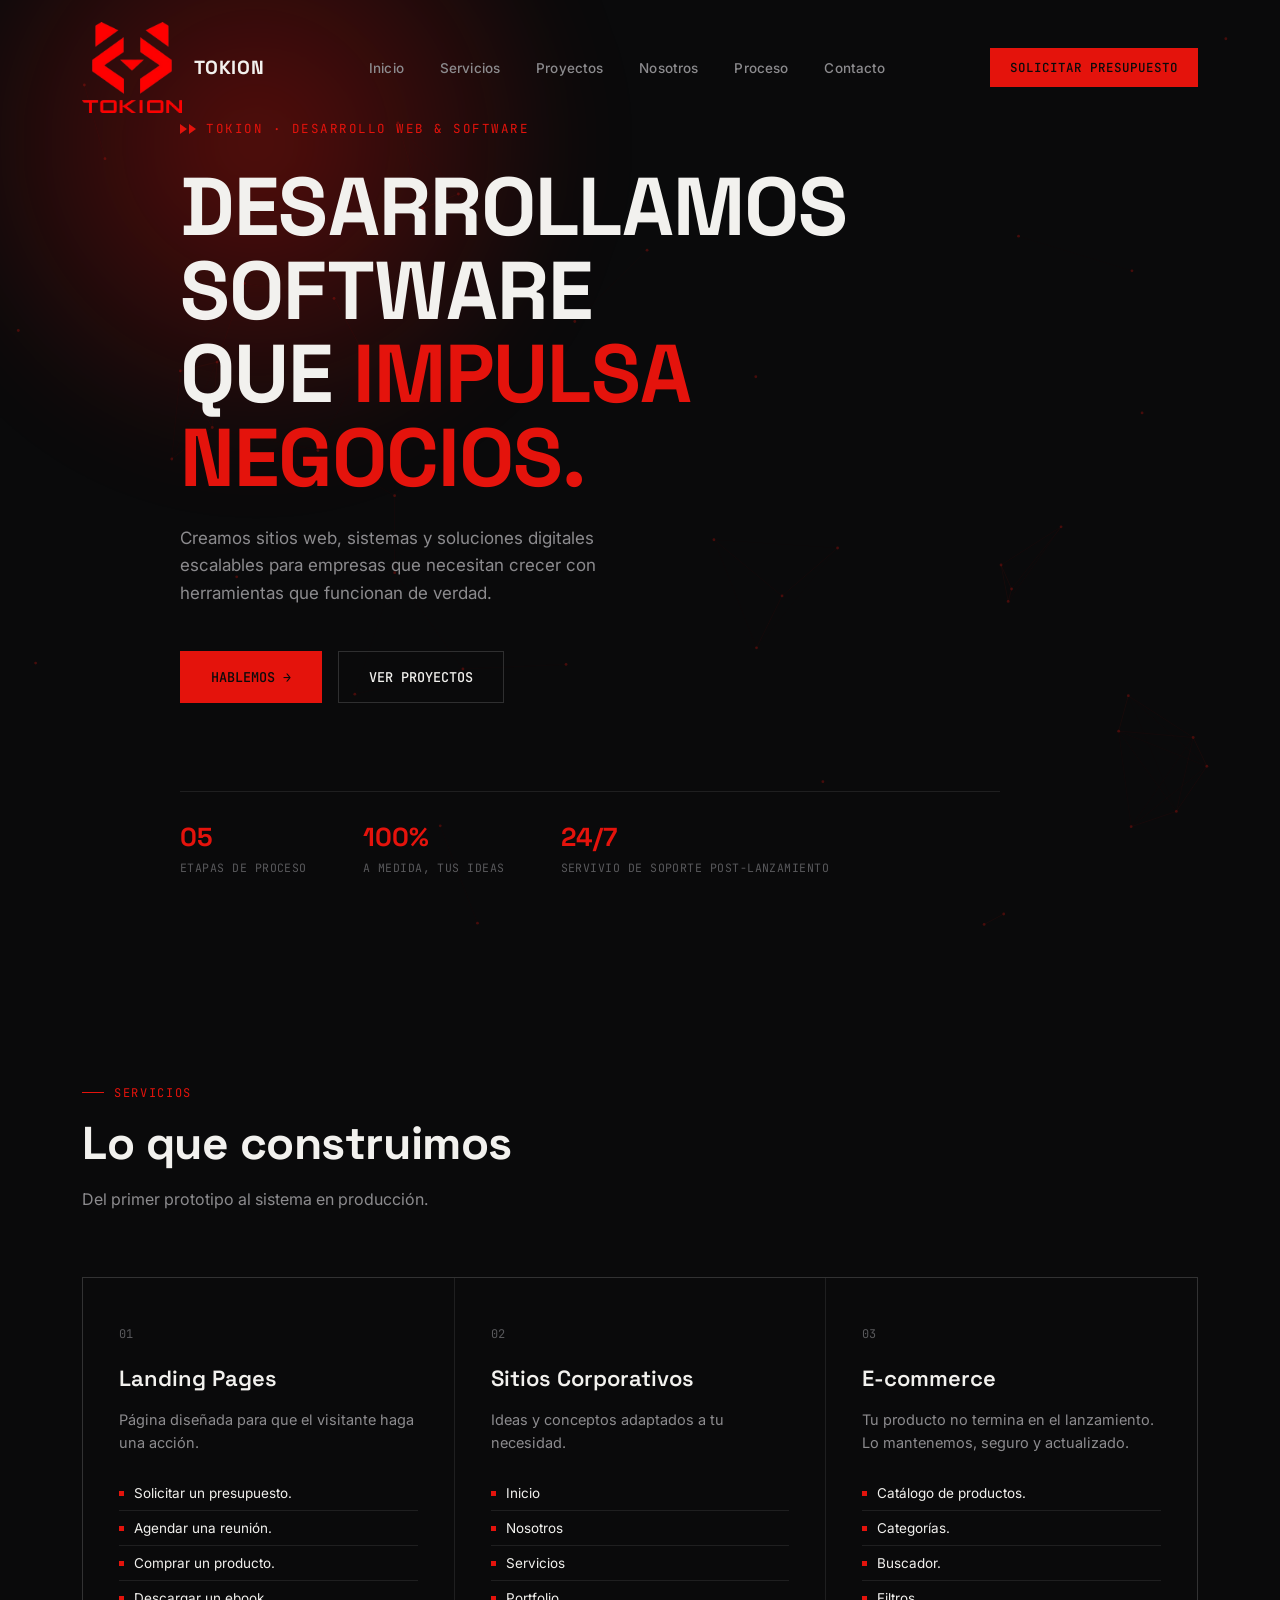
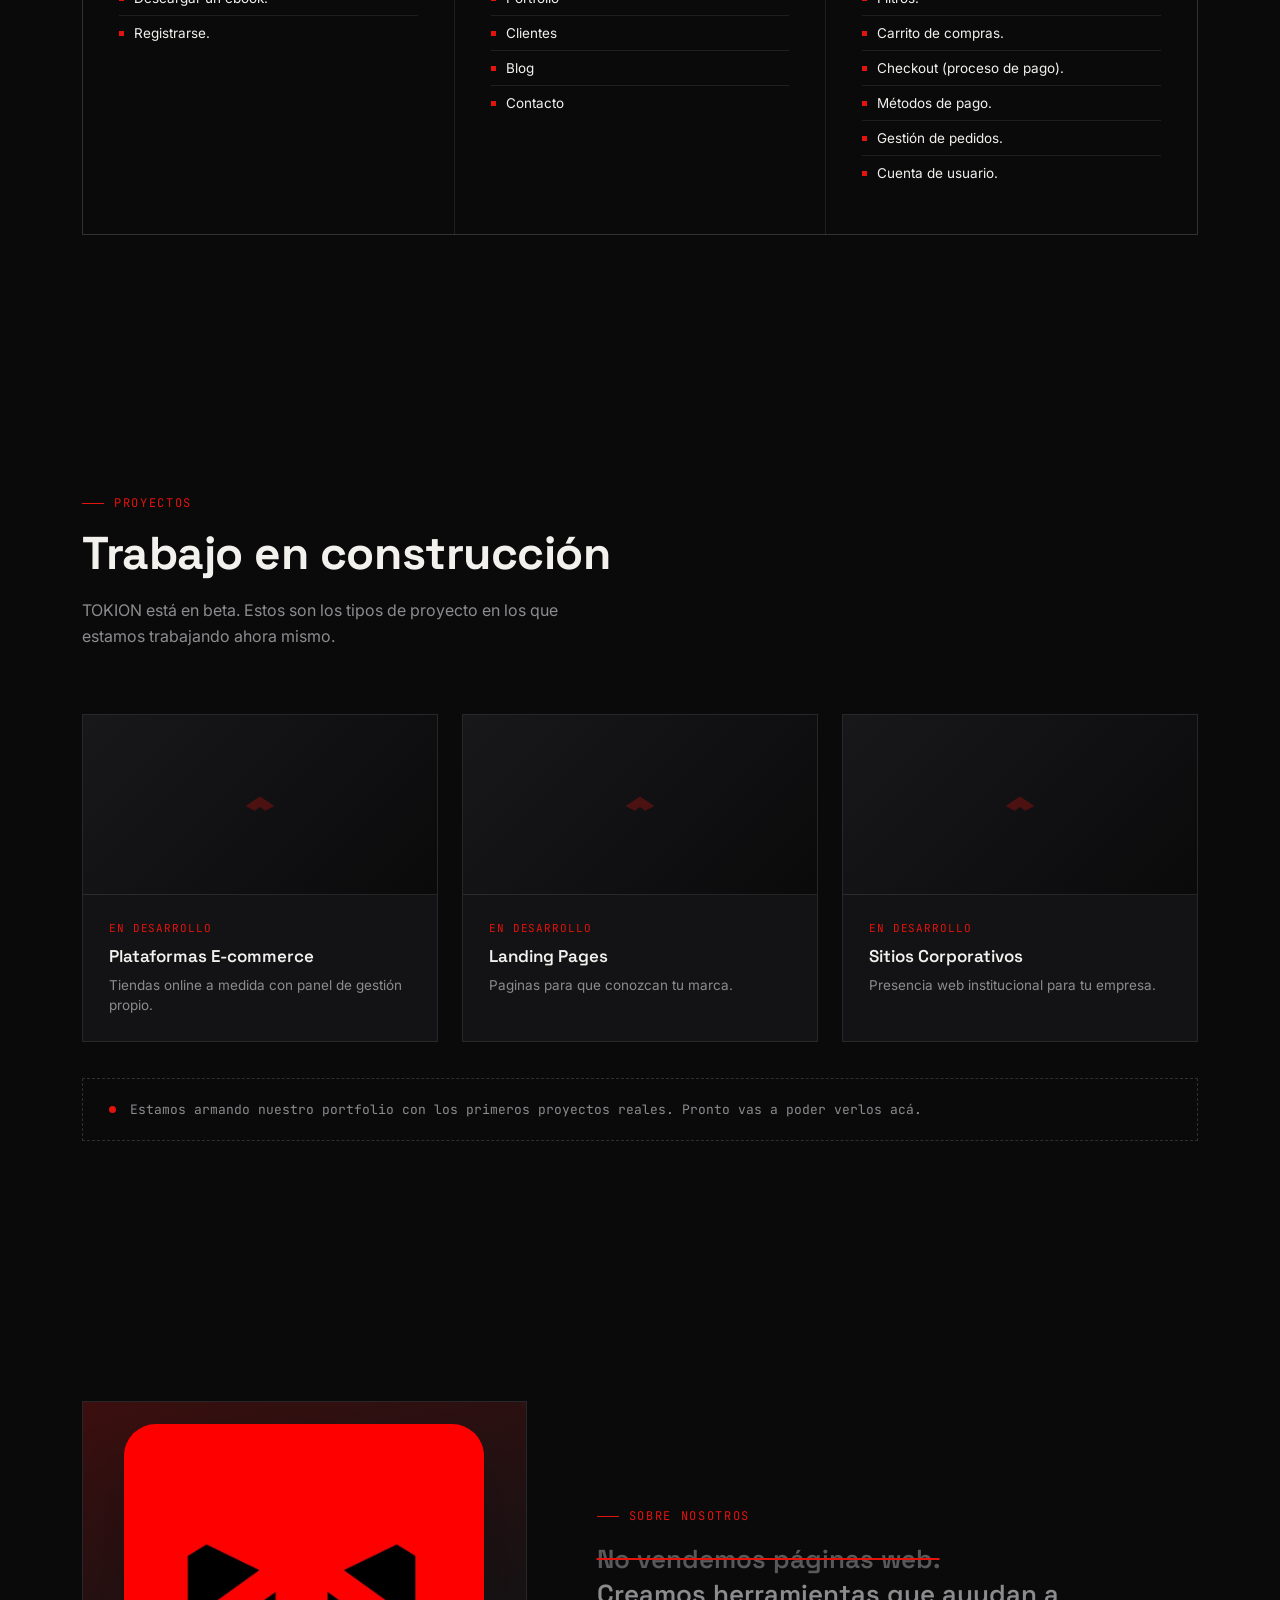
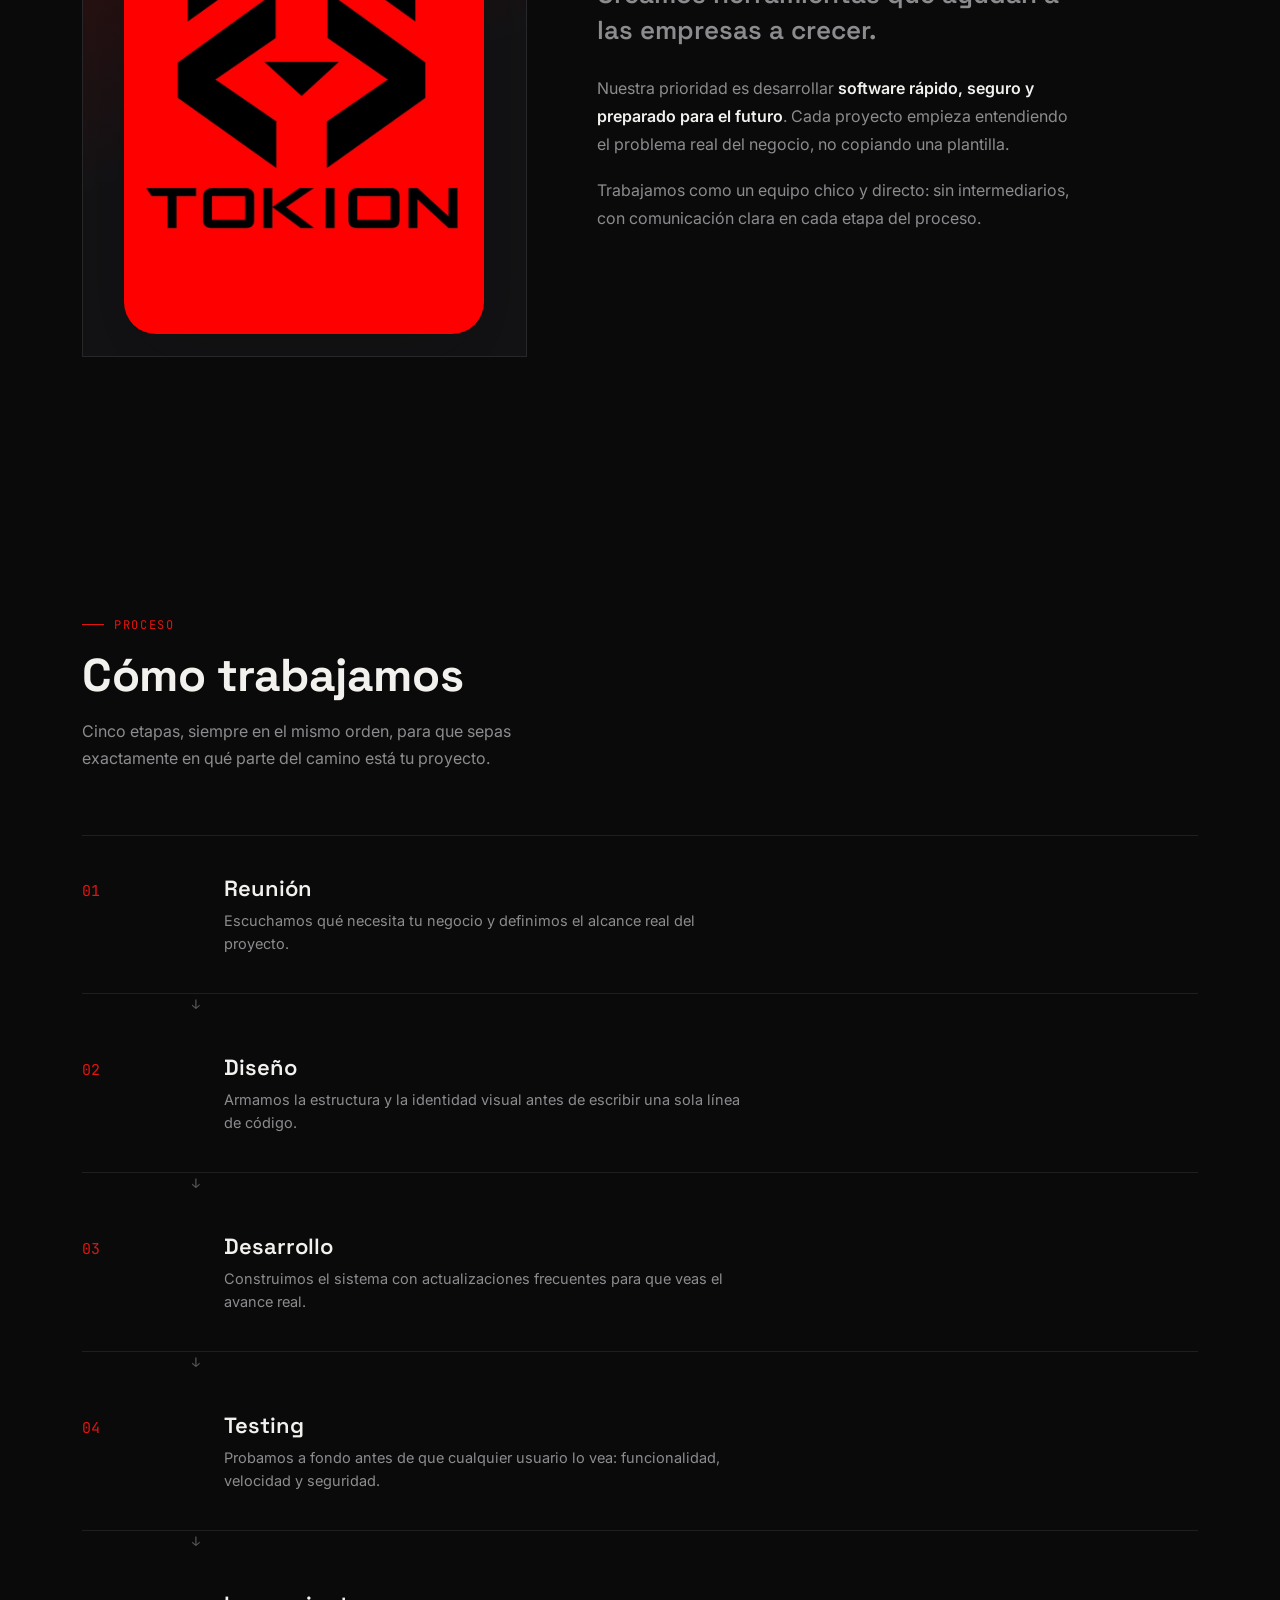
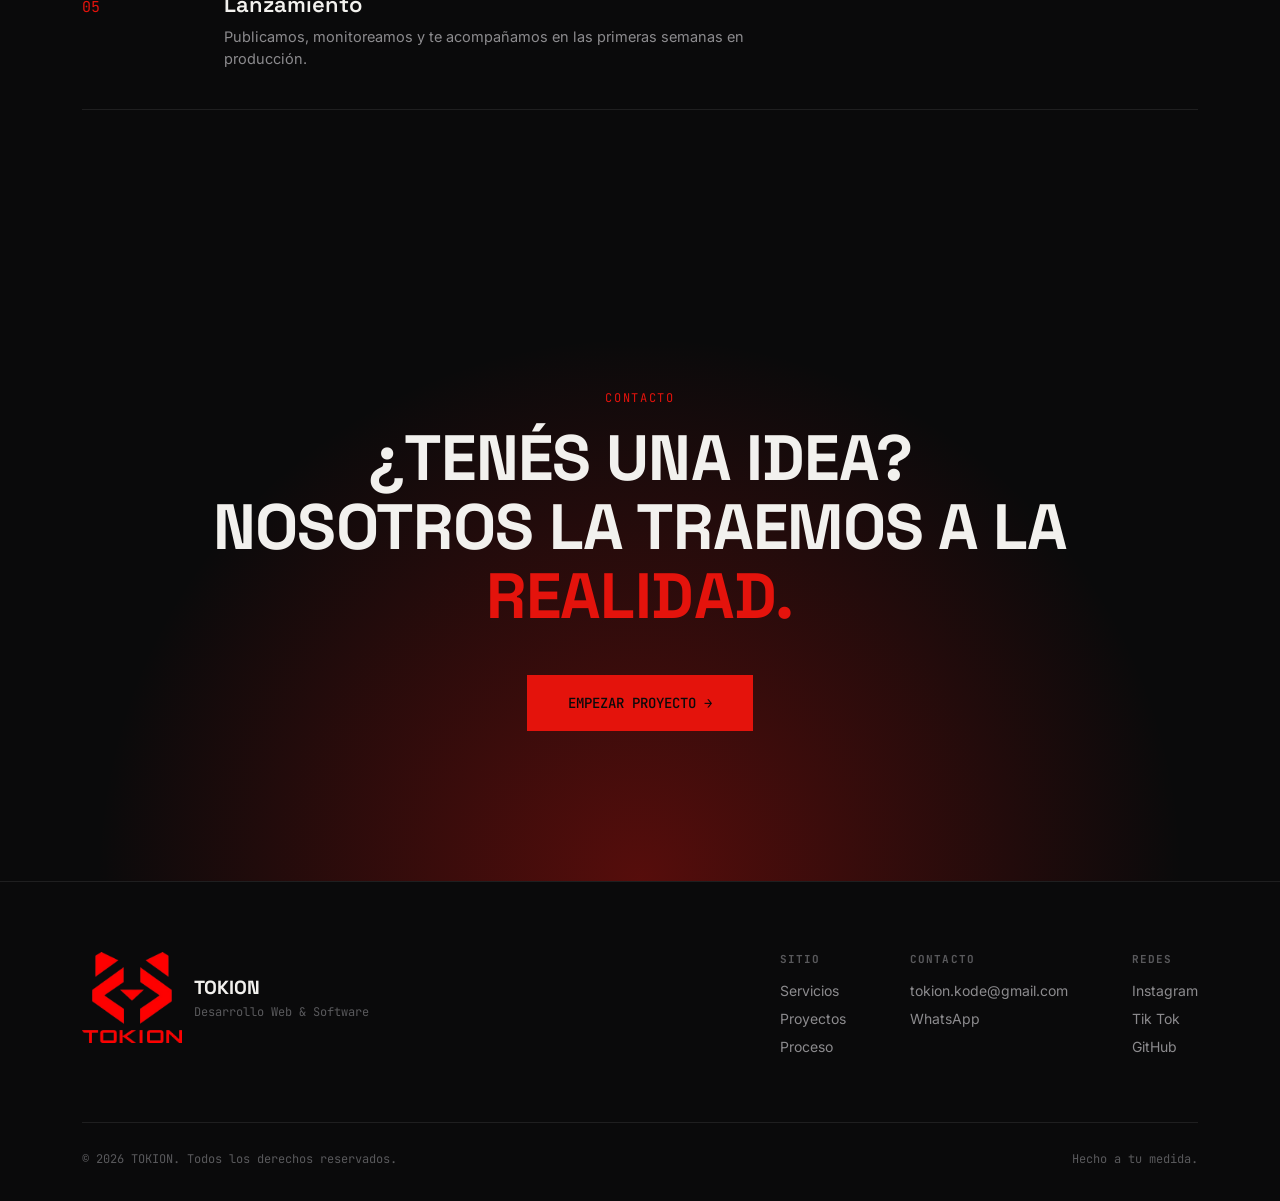
==== index.html @ 6744d754 "Add files via upload" ====
<!DOCTYPE html>
<html lang="es">

<head>
  <meta charset="UTF-8">
  <meta name="viewport" content="width=device-width, initial-scale=1.0">
  <title>TOKION — Desarrollo Web & Software</title>
  <link rel="preconnect" href="https://fonts.googleapis.com">
  <link rel="preconnect" href="https://fonts.gstatic.com" crossorigin>
  <link
    href="https://fonts.googleapis.com/css2?family=Space+Grotesk:wght@500;600;700&family=Inter:wght@400;500;600&family=JetBrains+Mono:wght@400;500&display=swap"
    rel="stylesheet">
  <link rel="stylesheet" href="/tokion_style.css">
  <link rel="shortcut icon" href="logo.png" type="image/x-icon">
</head>

<body>
  <span id="mensajeExito" class="mensaje-exito">
    <strong>✓ Formulario enviado con éxito</strong>
    <span>Pronto nos comunicaremos con usted.</span>
  </span>

  <!-- ============ NAV ============ -->
  <header id="site-header">
    <div class="wrap">
      <nav>
        <a href="#inicio" class="brand">
          <img src="/logo.png" class="logo" alt="TOKION">
          <span>TOKION</span>
        </a>
        <ul class="nav-links">
          <li><a href="#inicio">Inicio</a></li>
          <li><a href="#servicios">Servicios</a></li>
          <li><a href="#proyectos">Proyectos</a></li>
          <li><a href="#nosotros">Nosotros</a></li>
          <li><a href="#proceso">Proceso</a></li>
          <li><a href="#contacto">Contacto</a></li>
        </ul>
        <a href="#contacto" class="nav-cta notch-sm">SOLICITAR PRESUPUESTO</a>
        <button class="burger" id="burger-btn" aria-label="Abrir menú">
          <svg width="26" height="26" viewBox="0 0 24 24" fill="none">
            <path d="M3 6H21M3 12H21M3 18H21" stroke="currentColor" stroke-width="1.6" />
          </svg>
        </button>
      </nav>
    </div>
  </header>

  <div class="mobile-menu" id="mobile-menu">
    <button class="close-btn" id="close-menu" aria-label="Cerrar menú">
      <svg width="26" height="26" viewBox="0 0 24 24" fill="none">
        <path d="M6 6L18 18M6 18L18 6" stroke="currentColor" stroke-width="1.6" />
      </svg>
    </button>
    <a href="#inicio">Inicio</a>
    <a href="#servicios">Servicios</a>
    <a href="#proyectos">Proyectos</a>
    <a href="#nosotros">Nosotros</a>
    <a href="#proceso">Proceso</a>
    <a href="#contacto">Contacto</a>
  </div>

  <!-- ============ HERO ============ -->
  <section class="hero" id="inicio">
    <canvas id="network-canvas"></canvas>
    <div class="hero-glow"></div>
    <div class="wrap hero-inner">
      <div class="eyebrow">
        <span class="chevron"><span></span><span></span></span>
        TOKION · DESARROLLO WEB & SOFTWARE
      </div>
      <h1 class="hero-title">DESARROLLAMOS SOFTWARE<br>QUE <span class="accent">IMPULSA NEGOCIOS.</span></h1>
      <p class="hero-sub">Creamos sitios web, sistemas y soluciones digitales escalables para empresas que necesitan
        crecer con herramientas que funcionan de verdad.</p>
      <div class="hero-actions">
        <a href="#contacto" class="btn-primary notch-sm">HABLEMOS →</a>
        <a href="#proyectos" class="btn-secondary notch-sm">VER PROYECTOS</a>
      </div>
      <div class="hero-meta">
        <div><span class="n">05</span><span class="l">Etapas de proceso</span></div>
        <div><span class="n">100%</span><span class="l">A medida, tus ideas</span></div>
        <div><span class="n">24/7</span><span class="l">Servivio de soporte post-lanzamiento</span></div>
      </div>
    </div>
  </section>

  <!-- ============ SERVICIOS ============ -->
  <section class="section" id="servicios">
    <div class="wrap">
      <div class="section-head reveal">
        <div class="tag">Servicios</div>
        <h2 class="section-title">Lo que construimos</h2>
        <p class="section-desc">Del primer prototipo al sistema en producción.</p>
      </div>
      <div class="services-grid reveal">
        <div class="service-card">
          <span class="num">01</span>
          <h3>Landing Pages</h3>
          <p>Página diseñada para que el visitante haga una acción.</p>
          <ul>
            <li>Solicitar un presupuesto.</li>
            <li>Agendar una reunión.</li>
            <li>Comprar un producto.</li>
            <li>Descargar un ebook.</li>
            <li>Registrarse.</li>
          </ul>
        </div>
        <div class="service-card">
          <span class="num">02</span>
          <h3>Sitios Corporativos</h3>
          <p>Ideas y conceptos adaptados a tu necesidad.</p>
          <ul>
            <li>Inicio</li>
            <li>Nosotros</li>
            <li>Servicios</li>
            <li>Portfolio</li>
            <li>Clientes</li>
            <li>Blog</li>
            <li>Contacto</li>
          </ul>
        </div>
        <div class="service-card">
          <span class="num">03</span>
          <h3>E-commerce</h3>
          <p>Tu producto no termina en el lanzamiento. Lo mantenemos, seguro y actualizado.</p>
          <ul>
            <li>Catálogo de productos.</li>
            <li>Categorías.</li>
            <li>Buscador.</li>
            <li>Filtros.</li>
            <li>Carrito de compras.</li>
            <li>Checkout (proceso de pago).</li>
            <li>Métodos de pago.</li>
            <li>Gestión de pedidos.</li>
            <li>Cuenta de usuario.</li>
          </ul>
        </div>
      </div>
    </div>
  </section>

  <!-- ============ PROYECTOS ============ -->
  <section class="section" id="proyectos">
    <div class="wrap">
      <div class="section-head reveal">
        <div class="tag">Proyectos</div>
        <h2 class="section-title">Trabajo en construcción</h2>
        <p class="section-desc">TOKION está en beta. Estos son los tipos de proyecto en los que estamos trabajando ahora
          mismo.</p>
      </div>
      <div class="projects-grid reveal">
        <div class="project-card">
          <div class="project-thumb">
            <svg viewBox="0 0 100 100" fill="none">
              <path d="M50 30 L88 55 L64 68 L50 58 L36 68 L12 55 Z" fill="var(--red)" />
            </svg>
          </div>
          <div class="project-body">
            <span class="project-status">En desarrollo</span>
            <h4>Plataformas E-commerce</h4>
            <p>Tiendas online a medida con panel de gestión propio.</p>
          </div>
        </div>
        <div class="project-card">
          <div class="project-thumb">
            <svg viewBox="0 0 100 100" fill="none">
              <path d="M50 30 L88 55 L64 68 L50 58 L36 68 L12 55 Z" fill="var(--red)" />
            </svg>
          </div>
          <div class="project-body">
            <span class="project-status">En desarrollo</span>
            <h4>Landing Pages</h4>
            <p>Paginas para que conozcan tu marca.</p>
          </div>
        </div>
        <div class="project-card">
          <div class="project-thumb">
            <svg viewBox="0 0 100 100" fill="none">
              <path d="M50 30 L88 55 L64 68 L50 58 L36 68 L12 55 Z" fill="var(--red)" />
            </svg>
          </div>
          <div class="project-body">
            <span class="project-status">En desarrollo</span>
            <h4>Sitios Corporativos</h4>
            <p>Presencia web institucional para tu empresa.</p>
          </div>
        </div>
      </div>
      <div class="projects-note reveal">
        <span class="dot"></span>
        Estamos armando nuestro portfolio con los primeros proyectos reales. Pronto vas a poder verlos acá.
      </div>
    </div>
  </section>

  <!-- ============ NOSOTROS ============ -->
  <section class="section" id="nosotros">
    <div class="wrap about-grid">
      <div class="about-photo reveal">
        <div class="cap"><img src="/GAP Photo web.jpg" alt="" srcset=""></div>
      </div>
      <div class="about-copy reveal">
        <div class="tag">Sobre nosotros</div>
        <p class="lead"><span class="no">No vendemos páginas web.</span><br>Creamos herramientas que ayudan a las
          empresas a crecer.</p>
        <p>Nuestra prioridad es desarrollar <strong>software rápido, seguro y preparado para el futuro</strong>. Cada
          proyecto empieza entendiendo el problema real del negocio, no copiando una plantilla.</p>
        <p>Trabajamos como un equipo chico y directo: sin intermediarios, con comunicación clara en cada etapa del
          proceso.</p>
      </div>
    </div>
  </section>

  <!-- ============ PROCESO ============ -->
  <section class="section" id="proceso">
    <div class="wrap">
      <div class="section-head reveal">
        <div class="tag">Proceso</div>
        <h2 class="section-title">Cómo trabajamos</h2>
        <p class="section-desc">Cinco etapas, siempre en el mismo orden, para que sepas exactamente en qué parte del
          camino está tu proyecto.</p>
      </div>
      <div class="process-list reveal">
        <div class="process-item">
          <span class="pnum">01</span>
          <div class="pbody">
            <h4>Reunión</h4>
            <p>Escuchamos qué necesita tu negocio y definimos el alcance real del proyecto.</p>
          </div>
        </div>
        <div class="process-connector">↓</div>
        <div class="process-item">
          <span class="pnum">02</span>
          <div class="pbody">
            <h4>Diseño</h4>
            <p>Armamos la estructura y la identidad visual antes de escribir una sola línea de código.</p>
          </div>
        </div>
        <div class="process-connector">↓</div>
        <div class="process-item">
          <span class="pnum">03</span>
          <div class="pbody">
            <h4>Desarrollo</h4>
            <p>Construimos el sistema con actualizaciones frecuentes para que veas el avance real.</p>
          </div>
        </div>
        <div class="process-connector">↓</div>
        <div class="process-item">
          <span class="pnum">04</span>
          <div class="pbody">
            <h4>Testing</h4>
            <p>Probamos a fondo antes de que cualquier usuario lo vea: funcionalidad, velocidad y seguridad.</p>
          </div>
        </div>
        <div class="process-connector">↓</div>
        <div class="process-item">
          <span class="pnum">05</span>
          <div class="pbody">
            <h4>Lanzamiento</h4>
            <p>Publicamos, monitoreamos y te acompañamos en las primeras semanas en producción.</p>
          </div>
        </div>
      </div>
    </div>
  </section>

  <!-- ============ CTA FINAL / CONTACTO ============ -->
  <section class="cta-final" id="contacto">
    <div class="wrap">
      <div class="tag reveal">Contacto</div>
      <h2 class="reveal">¿TENÉS UNA IDEA?<br>NOSOTROS LA TRAEMOS A LA <span class="idea">REALIDAD.</span></h2>
      <a href="/formulario.html" class="btn-primary notch-sm reveal">EMPEZAR PROYECTO →</a>
    </div>
  </section>

  <!-- ============ FOOTER ============ -->
  <footer>
    <div class="wrap">
      <div class="footer-top">
        <div class="footer-brand">
          <img src="/logo.png" class="logo" alt="TOKION">
          <div>
            <span class="fname">TOKION</span>
            <span class="ftag">Desarrollo Web & Software</span>
          </div>
        </div>
        <div class="footer-links">
          <div class="footer-col">
            <h5>Sitio</h5>
            <a href="#servicios">Servicios</a>
            <a href="#proyectos">Proyectos</a>
            <a href="#proceso">Proceso</a>
          </div>
          <div class="footer-col">
            <h5>Contacto</h5>
            <a href="mailto:tokion.kode@gmail.com">tokion.kode@gmail.com</a>
            <a href="https://wa.me/" target="_blank" rel="noopener">WhatsApp</a>
          </div>
          <div class="footer-col">
            <h5>Redes</h5>
            <a href="#" target="_blank" rel="noopener">Instagram</a>
            <a href="#" target="_blank" rel="noopener">Tik Tok</a>
            <a href="#" target="_blank" rel="noopener">GitHub</a>
          </div>
        </div>
      </div>
      <div class="footer-bottom">
        <span>© 2026 TOKION. Todos los derechos reservados.</span>
        <span>Hecho a tu medida.</span>
      </div>
    </div>
  </footer>

  <script src="/tokion_scripts.js"></script>

</body>

<script>
  const parametros = new URLSearchParams(window.location.search);

  if (parametros.get("enviado") === "1") {

    const mensaje = document.getElementById("mensajeExito");

    if (mensaje) {
      mensaje.classList.add("mostrar");

      setTimeout(() => {
        mensaje.classList.remove("mostrar");
      }, 5000);
    }

    window.history.replaceState(
      {},
      document.title,
      window.location.pathname
    );
  }
</script>

</html>
---- tokion_style.css ----
:root {
      --bg-void: #0a0a0b;
      --bg-panel: #131315;
      --bg-panel-2: #18181b;
      --red: #e4130c;
      --red-deep: #7a0a06;
      --red-glow: rgba(228, 19, 12, 0.35);
      --ink: #f2f1ee;
      --ink-dim: #8c8b8e;
      --ink-faint: #59595c;
      --line: rgba(242, 241, 238, 0.09);
      --line-strong: rgba(242, 241, 238, 0.16);
      --notch: 18px;
  }

  * {
      margin: 0;
      padding: 0;
      box-sizing: border-box;
  }

  html {
      scroll-behavior: smooth;
  }

  body {
      background: var(--bg-void);
      color: var(--ink);
      font-family: 'Inter', sans-serif;
      overflow-x: hidden;
      -webkit-font-smoothing: antialiased;
  }

  a {
      color: inherit;
      text-decoration: none;
  }

  ::selection {
      background: var(--red);
      color: #0a0a0b;
  }

  .mono {
      font-family: 'JetBrains Mono', monospace;
  }

  .display {
      font-family: 'Space Grotesk', sans-serif;
  }

  section {
      position: relative;
  }

  .wrap {
      max-width: 1180px;
      margin: 0 auto;
      padding: 0 32px;
  }

  .logo {
      width: 100px;
      height: auto;
      display: block;
      margin: 0 auto;

      object-fit: contain;

      user-select: none;
      pointer-events: none;

      image-rendering: auto;
  }

  /* ---------- NAV ---------- */
  header {
      position: fixed;
      top: 0;
      left: 0;
      right: 0;
      z-index: 100;
      padding: 22px 0;
      transition: background .35s ease, border-color .35s ease, padding .35s ease;
      border-bottom: 1px solid transparent;
  }

  header.scrolled {
      background: rgba(10, 10, 11, 0.86);
      backdrop-filter: blur(14px);
      border-bottom: 1px solid var(--line);
      padding: 14px 0;
  }

  nav {
      display: flex;
      align-items: center;
      justify-content: space-between;
  }

  .brand {
      display: flex;
      align-items: center;
      gap: 12px;
  }

  .brand svg {
      width: 30px;
      height: 30px;
      display: block;
  }

  .brand span {
      font-family: 'Space Grotesk', sans-serif;
      font-weight: 700;
      font-size: 19px;
      letter-spacing: 0.04em;
  }

  .nav-links {
      display: flex;
      gap: 36px;
      list-style: none;
  }

  .nav-links a {
      font-size: 13.5px;
      color: var(--ink-dim);
      font-weight: 500;
      letter-spacing: 0.01em;
      position: relative;
      padding-bottom: 4px;
      transition: color .25s ease;
  }

  .nav-links a::after {
      content: '';
      position: absolute;
      bottom: 0;
      left: 0;
      width: 0;
      height: 1.5px;
      background: var(--red);
      transition: width .28s ease;
  }

  .nav-links a:hover {
      color: var(--ink);
  }

  .nav-links a:hover::after {
      width: 100%;
  }

  .nav-cta {
      display: inline-flex;
      align-items: center;
      gap: 8px;
      background: var(--red);
      color: #0a0a0b;
      font-family: 'JetBrains Mono', monospace;
      font-size: 12.5px;
      font-weight: 500;
      padding: 11px 20px;
      border: none;
      cursor: pointer;
      transition: background .25s ease, transform .2s ease;
  }

  .nav-cta:hover {
      background: #ff261d;
      transform: translateY(-1px);
  }

  .burger {
      display: none;
      background: none;
      border: none;
      color: var(--ink);
      cursor: pointer;
      padding: 6px;
  }

  /* ---------- HERO ---------- */
  .hero {
      min-height: 100vh;
      display: flex;
      flex-direction: column;
      justify-content: center;
      padding-top: 120px;
      padding-bottom: 80px;
      position: relative;
      overflow: hidden;
  }

  #network-canvas {
      position: absolute;
      inset: 0;
      width: 100%;
      height: 100%;
      z-index: 0;
      opacity: 0.55;
  }

  .hero-glow {
      position: absolute;
      top: -20%;
      left: -10%;
      width: 60%;
      height: 70%;
      background: radial-gradient(circle, var(--red-glow) 0%, transparent 65%);
      filter: blur(40px);
      pointer-events: none;
      z-index: 0;
  }

  .hero-inner {
      position: relative;
      z-index: 2;
  }

  .eyebrow {
      display: flex;
      align-items: center;
      gap: 10px;
      font-family: 'JetBrains Mono', monospace;
      font-size: 12.5px;
      color: var(--red);
      letter-spacing: 0.12em;
      margin-bottom: 28px;
      text-transform: uppercase;
  }

  .eyebrow .chevron {
      display: inline-flex;
      gap: 2px;
  }

  .eyebrow .chevron span {
      display: block;
      width: 0;
      height: 0;
      border-top: 5px solid transparent;
      border-bottom: 5px solid transparent;
      border-left: 7px solid var(--red);
  }

  h1.hero-title {
      font-family: 'Space Grotesk', sans-serif;
      font-weight: 700;
      font-size: clamp(38px, 6.4vw, 84px);
      line-height: 1.02;
      letter-spacing: -0.01em;
      max-width: 920px;
  }

  h1.hero-title .accent {
      color: var(--red);
  }

  .hero-sub {
      margin-top: 26px;
      font-size: 17px;
      line-height: 1.6;
      color: var(--ink-dim);
      max-width: 480px;
      font-weight: 400;
  }

  .hero-actions {
      display: flex;
      gap: 16px;
      margin-top: 44px;
      flex-wrap: wrap;
  }

  .btn-primary,
  .btn-secondary {
      font-family: 'JetBrains Mono', monospace;
      font-size: 13.5px;
      font-weight: 500;
      padding: 16px 30px;
      cursor: pointer;
      display: inline-flex;
      align-items: center;
      gap: 10px;
      transition: all .25s ease;
      border: 1px solid transparent;
  }

  .btn-primary {
      background: var(--red);
      color: #0a0a0b;
  }

  .btn-primary:hover {
      background: #ff261d;
      transform: translateY(-2px);
  }

  .btn-secondary {
      background: transparent;
      color: var(--ink);
      border-color: var(--line-strong);
  }

  .btn-secondary:hover {
      border-color: var(--red);
      color: var(--red);
      transform: translateY(-2px);
  }

  .hero-meta {
      display: flex;
      gap: 56px;
      margin-top: 88px;
      padding-top: 28px;
      border-top: 1px solid var(--line);
      max-width: 820px;
      flex-wrap: wrap;
  }

  .hero-meta div span.n {
      display: block;
      font-family: 'Space Grotesk', sans-serif;
      font-weight: 700;
      font-size: 26px;
      color: var(--red);
  }

  .hero-meta div span.l {
      display: block;
      font-family: 'JetBrains Mono', monospace;
      font-size: 11.5px;
      color: var(--ink-faint);
      margin-top: 6px;
      letter-spacing: 0.04em;
      text-transform: uppercase;
  }

  /* ---------- SECTION SHARED ---------- */
  .section {
      padding: 130px 0;
  }

  .section-head {
      margin-bottom: 64px;
      max-width: 640px;
  }

  .tag {
      font-family: 'JetBrains Mono', monospace;
      font-size: 12px;
      color: var(--red);
      letter-spacing: 0.14em;
      text-transform: uppercase;
      margin-bottom: 18px;
      display: flex;
      align-items: center;
      gap: 10px;
  }

  .tag::before {
      content: '';
      width: 22px;
      height: 1px;
      background: var(--red);
  }

  .section-title {
      font-family: 'Space Grotesk', sans-serif;
      font-weight: 700;
      font-size: clamp(30px, 3.6vw, 46px);
      line-height: 1.08;
      letter-spacing: -0.01em;
  }

  .section-desc {
      margin-top: 18px;
      color: var(--ink-dim);
      font-size: 16px;
      line-height: 1.65;
      max-width: 520px;
  }

  /* ---------- SERVICIOS ---------- */
  .services-grid {
      display: grid;
      grid-template-columns: repeat(3, 1fr);
      gap: 1px;
      background: var(--line);
      border: 1px solid var(--line);
  }

  .service-card {
      background: var(--bg-void);
      padding: 44px 36px;
      transition: background .3s ease;
      position: relative;
  }

  .service-card:hover {
      background: var(--bg-panel);
  }

  .service-card .num {
      font-family: 'JetBrains Mono', monospace;
      font-size: 12px;
      color: var(--ink-faint);
  }

  .service-card h3 {
      font-family: 'Space Grotesk', sans-serif;
      font-weight: 600;
      font-size: 22px;
      margin-top: 22px;
      margin-bottom: 16px;
  }

  .service-card p {
      color: var(--ink-dim);
      font-size: 14.5px;
      line-height: 1.6;
      margin-bottom: 22px;
  }

  .service-card ul {
      list-style: none;
  }

  .service-card li {
      font-size: 13.5px;
      color: var(--ink);
      padding: 9px 0;
      border-top: 1px solid var(--line);
      display: flex;
      align-items: center;
      gap: 10px;
  }

  .service-card li:first-child {
      border-top: none;
  }

  .service-card li::before {
      content: '';
      width: 5px;
      height: 5px;
      background: var(--red);
      flex-shrink: 0;
  }

  /* ---------- PROYECTOS ---------- */
  .projects-grid {
      display: grid;
      grid-template-columns: repeat(3, 1fr);
      gap: 24px;
  }

  .project-card {
      background: var(--bg-panel);
      border: 1px solid var(--line);
      padding: 0;
      overflow: hidden;
  }

  .project-thumb {
      height: 180px;
      position: relative;
      background:
          linear-gradient(135deg, var(--bg-panel-2) 0%, var(--bg-void) 100%);
      display: flex;
      align-items: center;
      justify-content: center;
      border-bottom: 1px solid var(--line);
  }

  .project-thumb svg {
      width: 38px;
      height: 38px;
      opacity: 0.28;
  }

  .project-body {
      padding: 26px;
  }

  .project-status {
      font-family: 'JetBrains Mono', monospace;
      font-size: 11px;
      color: var(--red);
      letter-spacing: 0.08em;
      text-transform: uppercase;
      margin-bottom: 10px;
      display: block;
  }

  .project-body h4 {
      font-family: 'Space Grotesk', sans-serif;
      font-weight: 600;
      font-size: 17px;
      margin-bottom: 8px;
  }

  .project-body p {
      font-size: 13.5px;
      color: var(--ink-dim);
      line-height: 1.5;
  }

  .projects-note {
      margin-top: 36px;
      padding: 22px 26px;
      border: 1px dashed var(--line-strong);
      font-family: 'JetBrains Mono', monospace;
      font-size: 13px;
      color: var(--ink-dim);
      display: flex;
      align-items: center;
      gap: 14px;
  }

  .projects-note .dot {
      width: 7px;
      height: 7px;
      background: var(--red);
      border-radius: 50%;
      flex-shrink: 0;
      animation: pulse 2s infinite;
  }

  @keyframes pulse {

      0%,
      100% {
          opacity: 1;
      }

      50% {
          opacity: 0.25;
      }
  }

  /* ---------- NOSOTROS ---------- */
  .about-grid {
      display: grid;
      grid-template-columns: 0.85fr 1.15fr;
      gap: 70px;
      align-items: center;
  }

  .about-photo {
      aspect-ratio: 4/5;
      background: var(--bg-panel);
      border: 1px solid var(--line);
      position: relative;
      overflow: hidden;
      display: flex;
      align-items: center;
      justify-content: center;
  }

  .about-photo::before {
      content: '';
      position: absolute;
      inset: 0;
      background: linear-gradient(160deg, var(--red-deep) 0%, transparent 55%);
      opacity: 0.4;
  }

  .about-photo .placeholder-mark {
      width: 64px;
      height: 64px;
      opacity: 0.18;
      position: relative;
      z-index: 1;
  }

  .about-photo .cap {
      position: relative;
      width: min(100%, 360px);
      border-radius: 32px;
      overflow: hidden;
      box-shadow: 0 30px 80px rgba(10, 10, 11, 0.22);
      background: rgba(255, 255, 255, 0.02);
      z-index: 2;
      transition: transform 0.35s ease, box-shadow 0.35s ease;
  }

  .about-photo .cap:hover {
      transform: translateY(-6px);
      box-shadow: 0 36px 100px rgba(10, 10, 11, 0.28);
  }

  .about-photo .cap img {
      display: block;
      width: 100%;
      height: auto;
      object-fit: cover;
  }

  .about-copy .lead {
      font-family: 'Space Grotesk', sans-serif;
      font-weight: 600;
      font-size: 26px;
      line-height: 1.35;
      margin-bottom: 26px;
  }

  .about-copy .lead .no {
      color: var(--ink-faint);
      text-decoration: line-through;
      text-decoration-color: var(--red);
      text-decoration-thickness: 2px;
  }

  .about-copy p {
      color: var(--ink-dim);
      font-size: 16px;
      line-height: 1.75;
      margin-bottom: 18px;
      max-width: 480px;
  }

  .about-copy p strong {
      color: var(--ink);
      font-weight: 600;
  }

  /* ---------- PROCESO ---------- */
  .process-list {
      border-top: 1px solid var(--line);
  }

  .process-item {
      display: grid;
      grid-template-columns: 110px 1fr;
      gap: 32px;
      padding: 38px 0;
      border-bottom: 1px solid var(--line);
      align-items: baseline;
      transition: padding-left .3s ease;
  }

  .process-item:hover {
      padding-left: 14px;
  }

  .process-item .pnum {
      font-family: 'JetBrains Mono', monospace;
      font-size: 15px;
      color: var(--red);
  }

  .process-item .pbody h4 {
      font-family: 'Space Grotesk', sans-serif;
      font-weight: 600;
      font-size: 22px;
      margin-bottom: 8px;
  }

  .process-item .pbody p {
      color: var(--ink-dim);
      font-size: 14.5px;
      max-width: 520px;
      line-height: 1.55;
  }

  .process-connector {
      text-align: left;
      padding: 2px 0 2px 110px;
      font-family: 'JetBrains Mono', monospace;
      color: var(--ink-faint);
      font-size: 13px;
  }

  /* ---------- CTA FINAL ---------- */
  .cta-final {
      padding: 150px 0;
      text-align: center;
      position: relative;
      background:
          radial-gradient(ellipse at 50% 100%, var(--red-glow) 0%, transparent 60%);
  }

  .cta-final .tag {
      justify-content: center;
  }

  .cta-final .tag::before {
      display: none;
  }

  .cta-final h2 {
      font-family: 'Space Grotesk', sans-serif;
      font-weight: 700;
      font-size: clamp(32px, 5.2vw, 64px);
      line-height: 1.08;
      letter-spacing: -0.01em;
  }

  .cta-final h2 .idea {
      color: var(--red);
  }

  .cta-final .btn-primary {
      margin-top: 44px;
      padding: 18px 40px;
      font-size: 14px;
  }

  /* ---------- FOOTER ---------- */
  footer {
      border-top: 1px solid var(--line);
      padding: 70px 0 34px;
  }

  .footer-top {
      display: flex;
      justify-content: space-between;
      align-items: flex-start;
      gap: 40px;
      flex-wrap: wrap;
      padding-bottom: 56px;
  }

  .footer-brand {
      display: flex;
      align-items: center;
      gap: 12px;
  }

  .footer-brand svg {
      width: 32px;
      height: 32px;
  }

  .footer-brand div span {
      display: block;
  }

  .footer-brand .fname {
      font-family: 'Space Grotesk', sans-serif;
      font-weight: 700;
      font-size: 19px;
  }

  .footer-brand .ftag {
      font-family: 'JetBrains Mono', monospace;
      font-size: 12px;
      color: var(--ink-faint);
      margin-top: 4px;
  }

  .footer-links {
      display: flex;
      gap: 64px;
      flex-wrap: wrap;
  }

  .footer-col h5 {
      font-family: 'JetBrains Mono', monospace;
      font-size: 11px;
      color: var(--ink-faint);
      text-transform: uppercase;
      letter-spacing: 0.1em;
      margin-bottom: 16px;
  }

  .footer-col a {
      display: block;
      font-size: 14px;
      color: var(--ink-dim);
      margin-bottom: 11px;
      transition: color .2s ease;
  }

  .footer-col a:hover {
      color: var(--red);
  }

  .footer-bottom {
      display: flex;
      justify-content: space-between;
      align-items: center;
      padding-top: 28px;
      border-top: 1px solid var(--line);
      font-family: 'JetBrains Mono', monospace;
      font-size: 12px;
      color: var(--ink-faint);
      flex-wrap: wrap;
      gap: 14px;
  }

  /* reveal on scroll */
  .reveal {
      opacity: 0;
      transform: translateY(24px);
      transition: opacity .7s ease, transform .7s ease;
  }

  .reveal.in {
      opacity: 1;
      transform: translateY(0);
  }

  @media (prefers-reduced-motion: reduce) {
      html {
          scroll-behavior: auto;
      }

      .reveal {
          opacity: 1;
          transform: none;
          transition: none;
      }

      .projects-note .dot {
          animation: none;
      }
  }

  a:focus-visible,
  button:focus-visible {
      outline: 2px solid var(--red);
      outline-offset: 3px;
  }

  @media (max-width: 920px) {

      .services-grid,
      .projects-grid {
          grid-template-columns: 1fr;
      }

      .about-grid {
          grid-template-columns: 1fr;
          gap: 40px;
      }

      .process-item {
          grid-template-columns: 60px 1fr;
          gap: 18px;
      }

      .process-connector {
          padding-left: 60px;
      }

      .nav-links,
      .nav-cta {
          display: none;
      }

      .burger {
          display: block;
      }

      .hero-meta {
          gap: 34px;
      }

      .footer-top {
          gap: 36px;
      }
  }

  @media (max-width: 560px) {
      .wrap {
          padding: 0 20px;
      }

      .section {
          padding: 88px 0;
      }

      .hero {
          padding-top: 100px;
      }
  }

  .mobile-menu {
      position: fixed;
      inset: 0;
      background: var(--bg-void);
      z-index: 200;
      display: flex;
      flex-direction: column;
      padding: 100px 32px 40px;
      transform: translateX(100%);
      transition: transform .35s ease;
  }

  .mobile-menu.open {
      transform: translateX(0);
  }

  .mobile-menu a {
      font-family: 'Space Grotesk', sans-serif;
      font-size: 26px;
      font-weight: 600;
      padding: 16px 0;
      border-bottom: 1px solid var(--line);
  }

  .mobile-menu .close-btn {
      position: absolute;
      top: 26px;
      right: 28px;
      background: none;
      border: none;
      color: var(--ink);
      cursor: pointer;
  }

  .mensaje-exito {
      position: fixed;
      top: 25px;
      right: 25px;
      z-index: 9999;

      display: flex;
      flex-direction: column;
      gap: 5px;

      padding: 18px 22px;
      border-radius: 12px;

      background: #ffffff;
      color: #111111;

      box-shadow: 0 10px 30px rgba(0, 0, 0, 0.15);

      opacity: 0;
      transform: translateY(-20px);
      pointer-events: none;

      transition: all 0.4s ease;
  }

  .mensaje-exito.mostrar {
      opacity: 1;
      transform: translateY(0);
  }

  .mensaje-exito strong {
      font-size: 16px;
  }

  .mensaje-exito span {
      font-size: 14px;
      opacity: 0.7;
  }
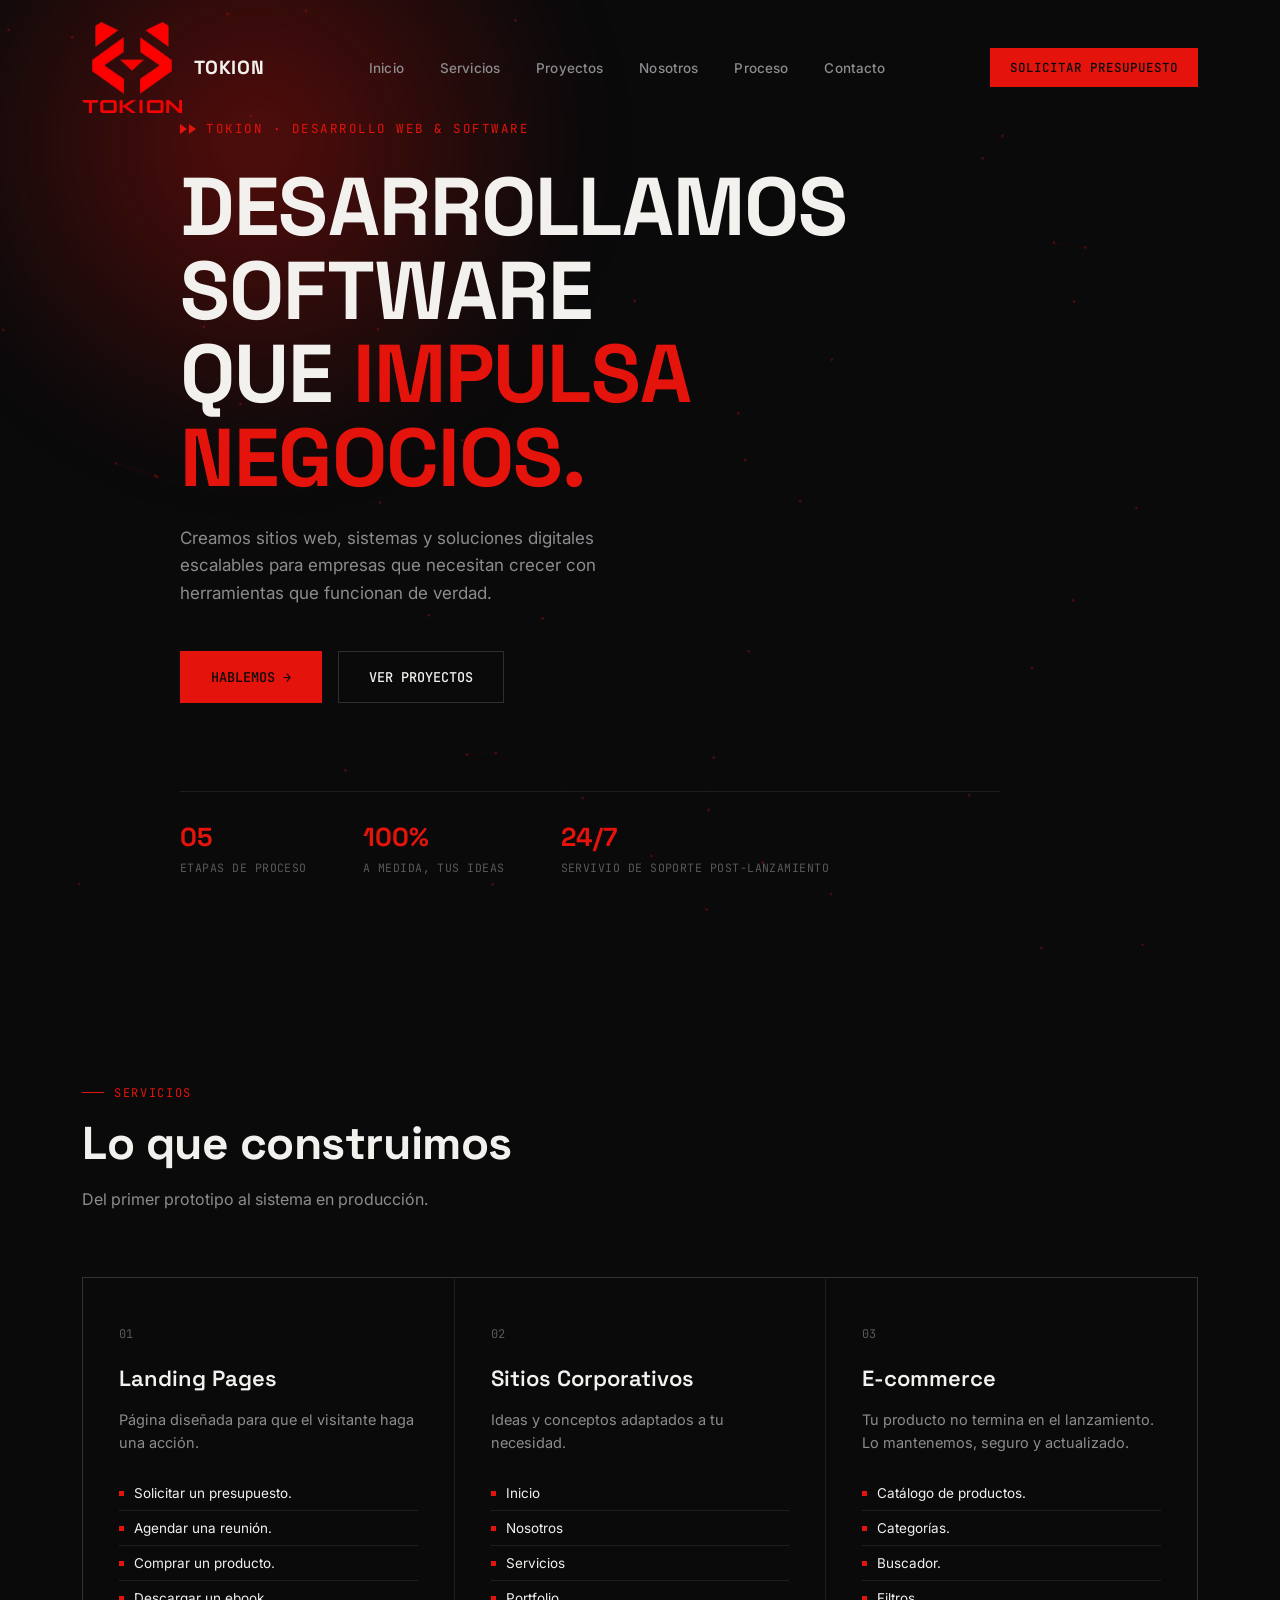
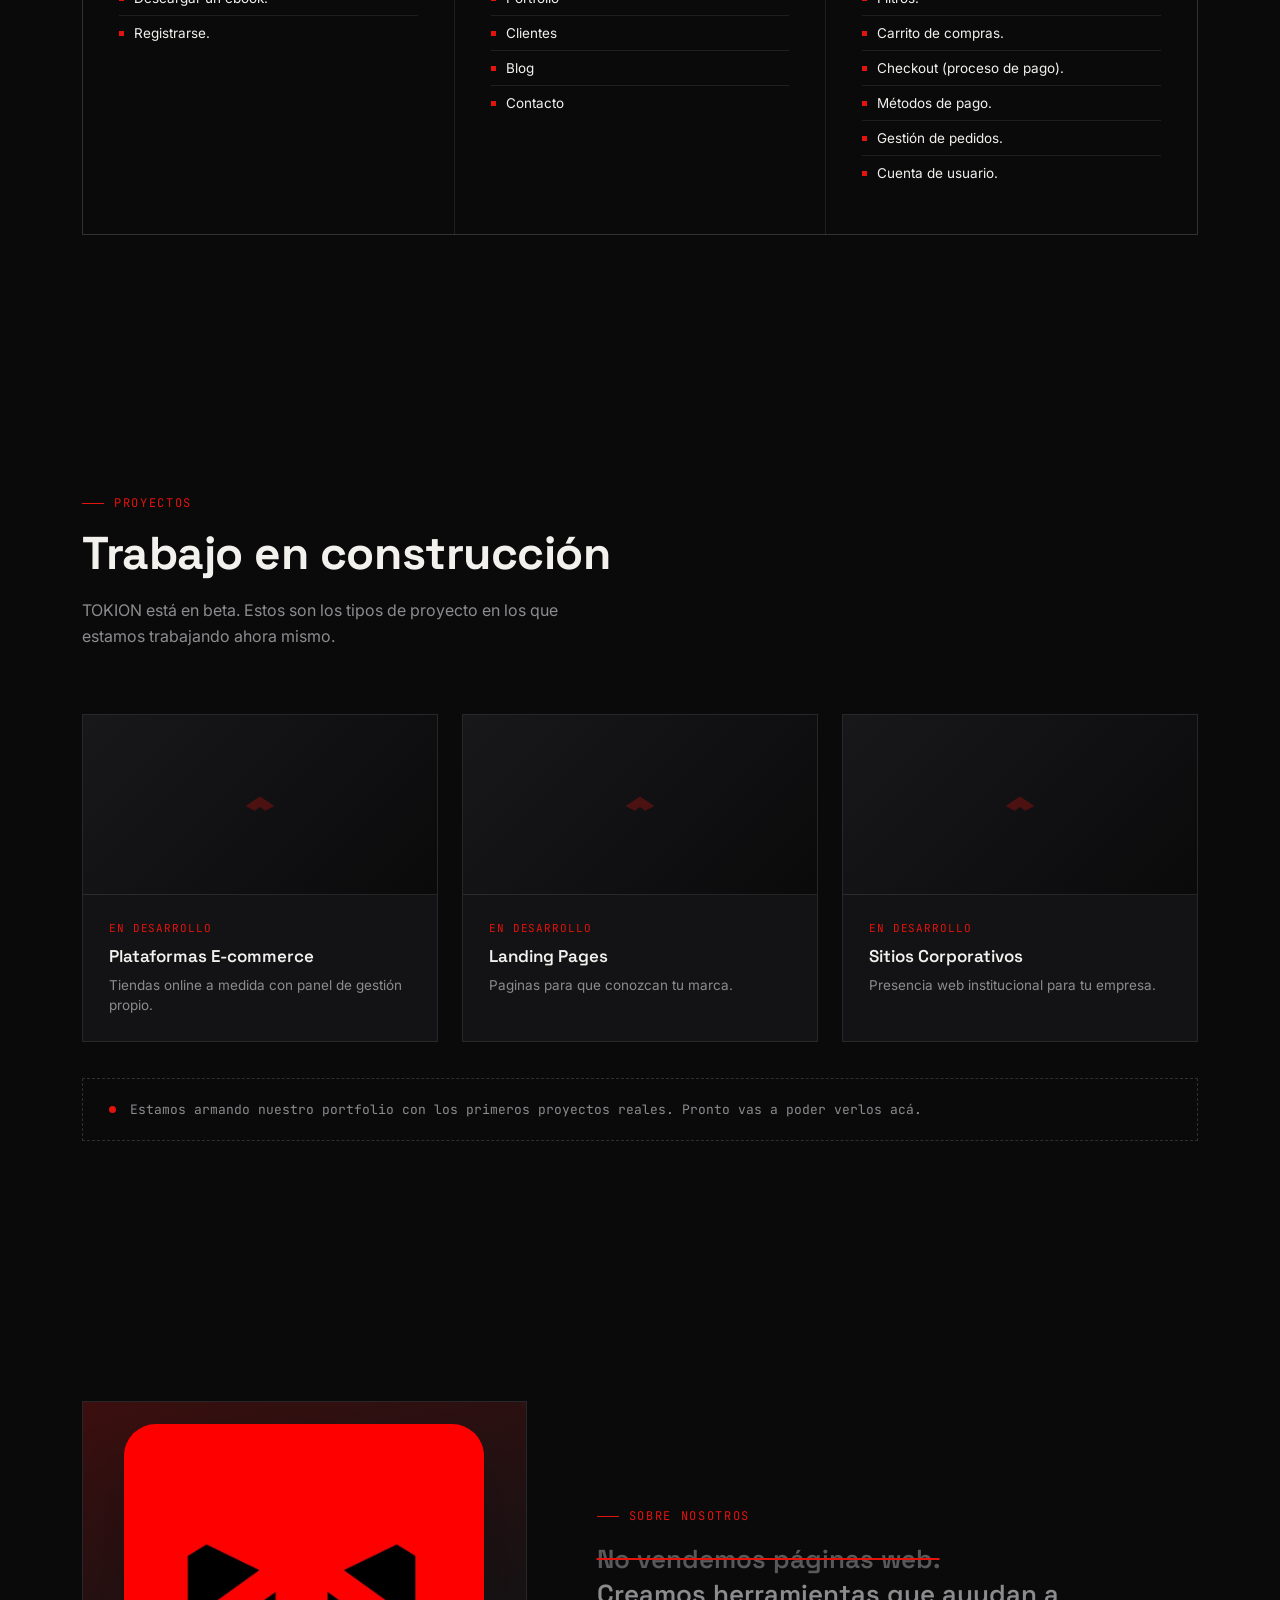
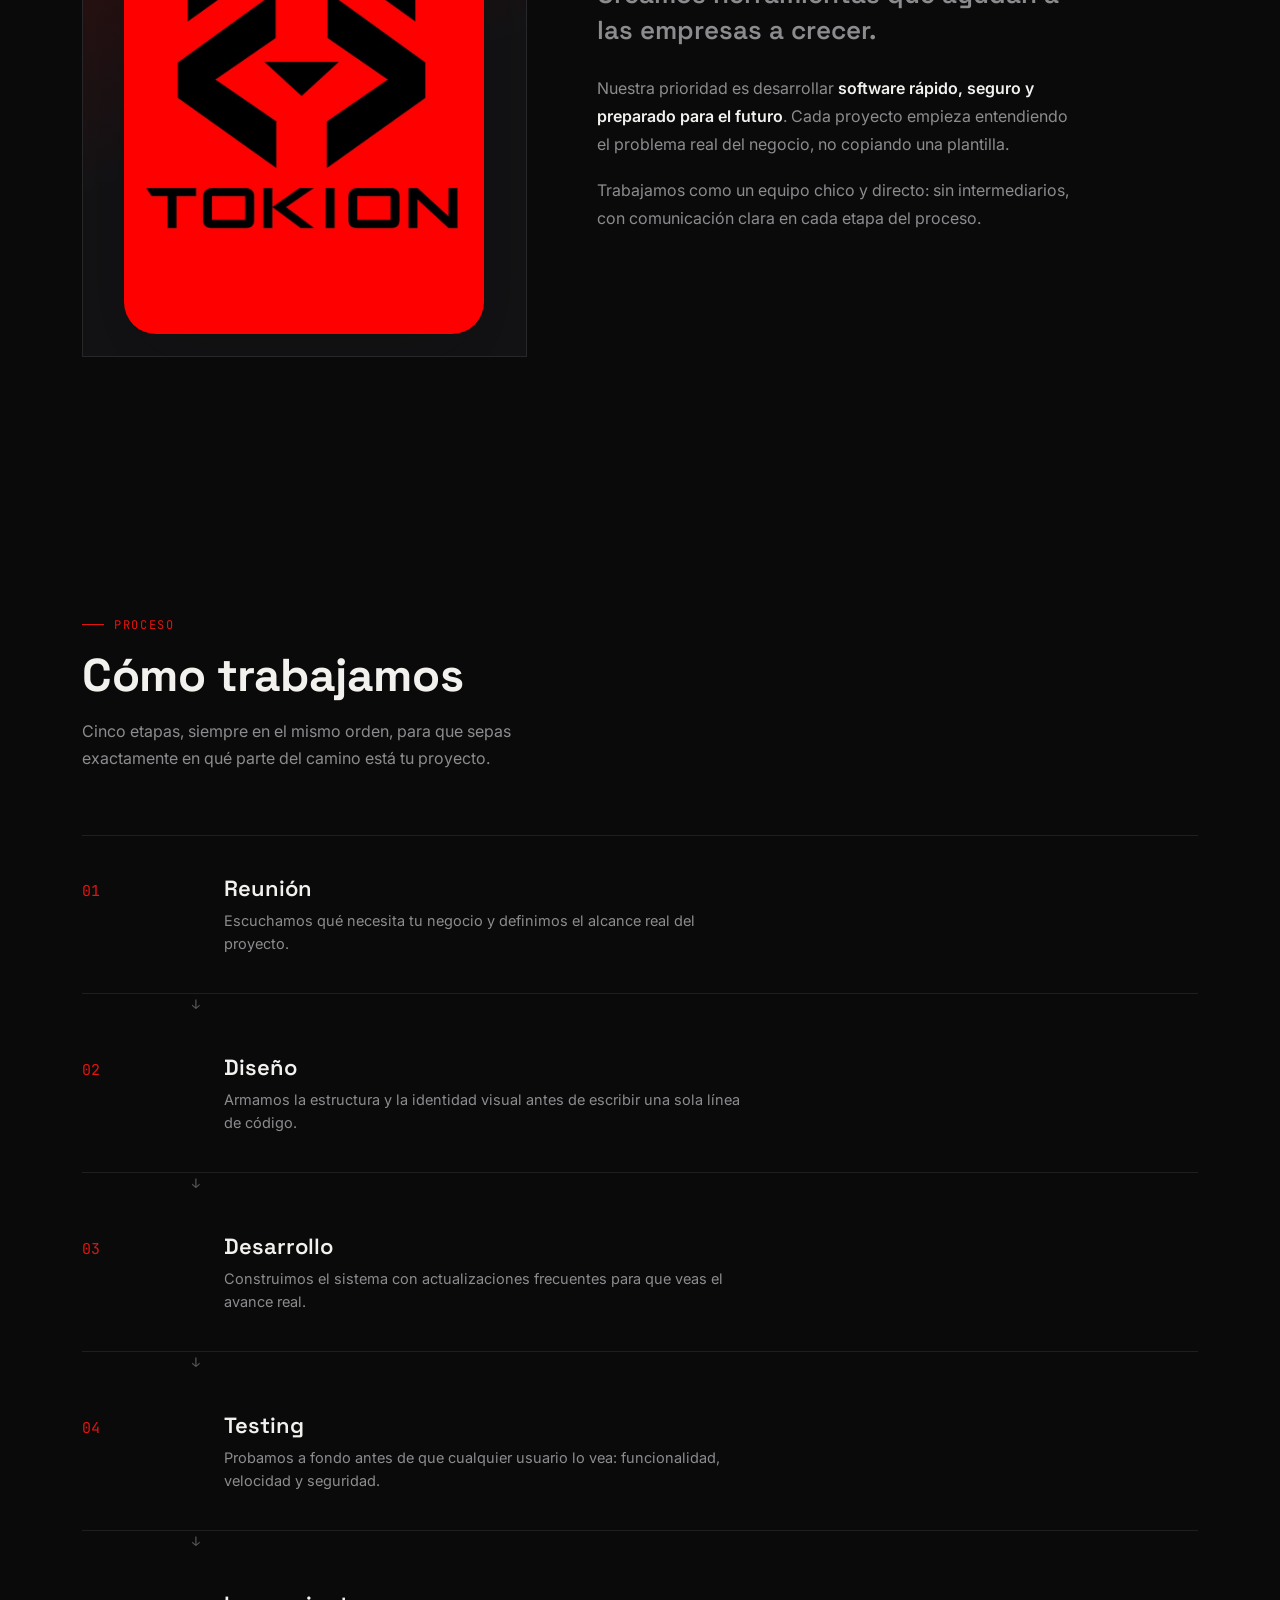
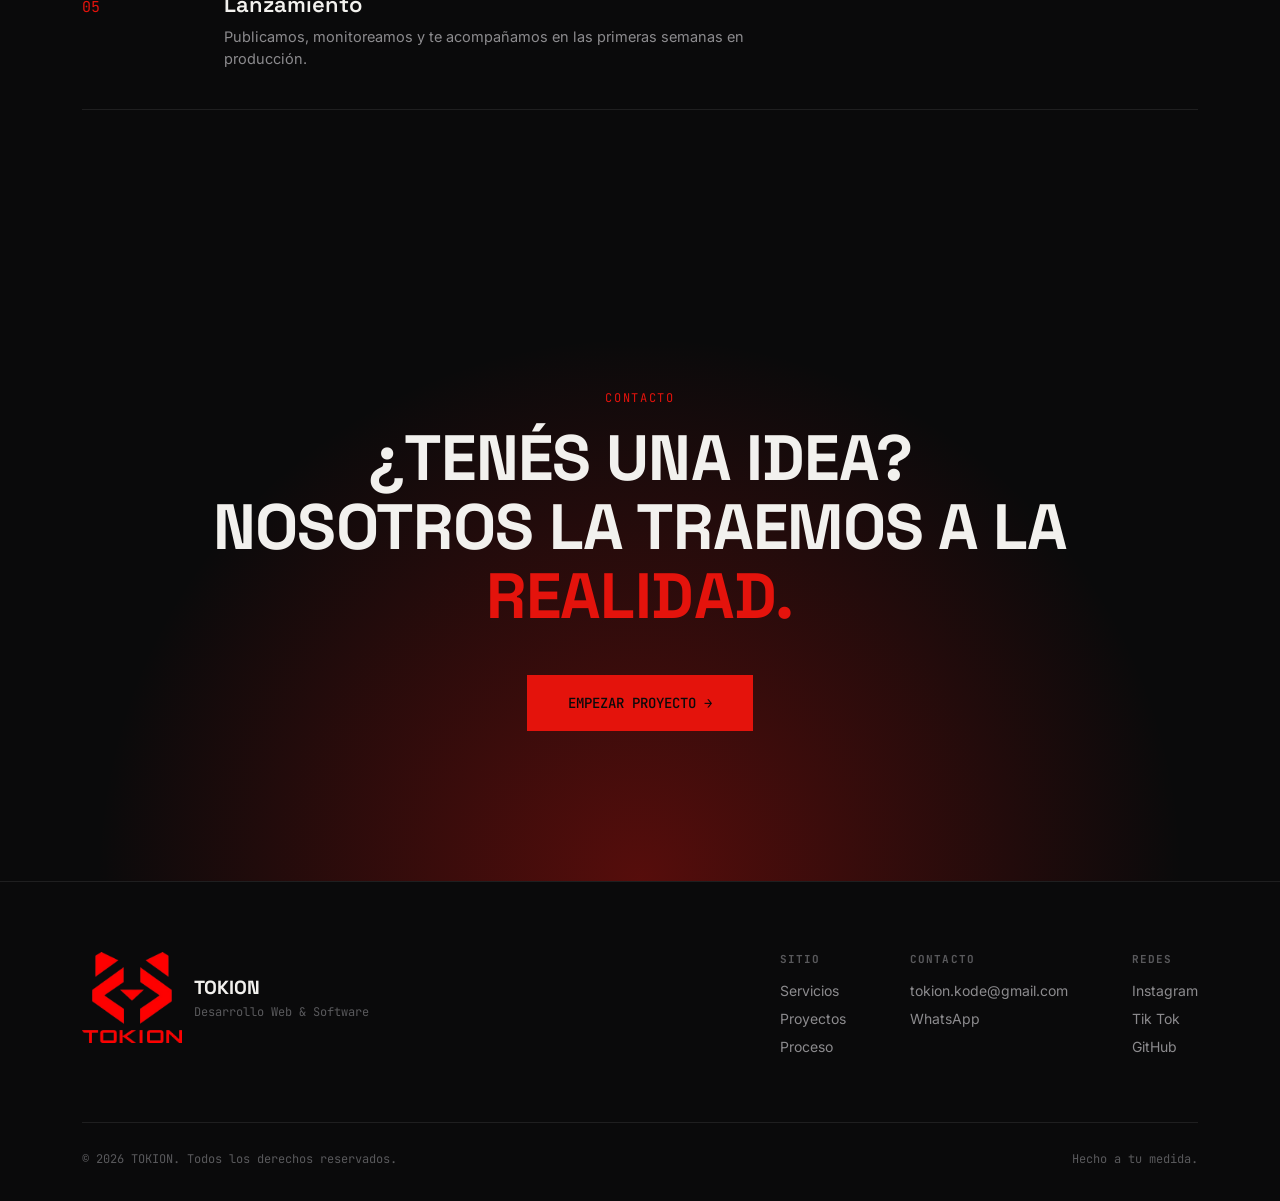
==== commit 71605042: "Update index.html Actualizado para que se aplique en CSS y JS" ====
--- a/index.html
+++ b/index.html
@@ -10,7 +10,7 @@
   <link
     href="https://fonts.googleapis.com/css2?family=Space+Grotesk:wght@500;600;700&family=Inter:wght@400;500;600&family=JetBrains+Mono:wght@400;500&display=swap"
     rel="stylesheet">
-  <link rel="stylesheet" href="/tokion_style.css">
+  <link rel="stylesheet" href="tokion_style.css">
   <link rel="shortcut icon" href="logo.png" type="image/x-icon">
 </head>
 
@@ -25,7 +25,7 @@
     <div class="wrap">
       <nav>
         <a href="#inicio" class="brand">
-          <img src="/logo.png" class="logo" alt="TOKION">
+          <img src="logo.png" class="logo" alt="TOKION">
           <span>TOKION</span>
         </a>
         <ul class="nav-links">
@@ -197,7 +197,7 @@
   <section class="section" id="nosotros">
     <div class="wrap about-grid">
       <div class="about-photo reveal">
-        <div class="cap"><img src="/GAP Photo web.jpg" alt="" srcset=""></div>
+        <div class="cap"><img src="GAP Photo web.jpg" alt="" srcset=""></div>
       </div>
       <div class="about-copy reveal">
         <div class="tag">Sobre nosotros</div>
@@ -278,7 +278,7 @@
     <div class="wrap">
       <div class="footer-top">
         <div class="footer-brand">
-          <img src="/logo.png" class="logo" alt="TOKION">
+          <img src="logo.png" class="logo" alt="TOKION">
           <div>
             <span class="fname">TOKION</span>
             <span class="ftag">Desarrollo Web & Software</span>
@@ -311,7 +311,7 @@
     </div>
   </footer>
 
-  <script src="/tokion_scripts.js"></script>
+  <script src="tokion_scripts.js"></script>
 
 </body>
 
@@ -338,4 +338,4 @@
   }
 </script>
 
-</html>+</html>
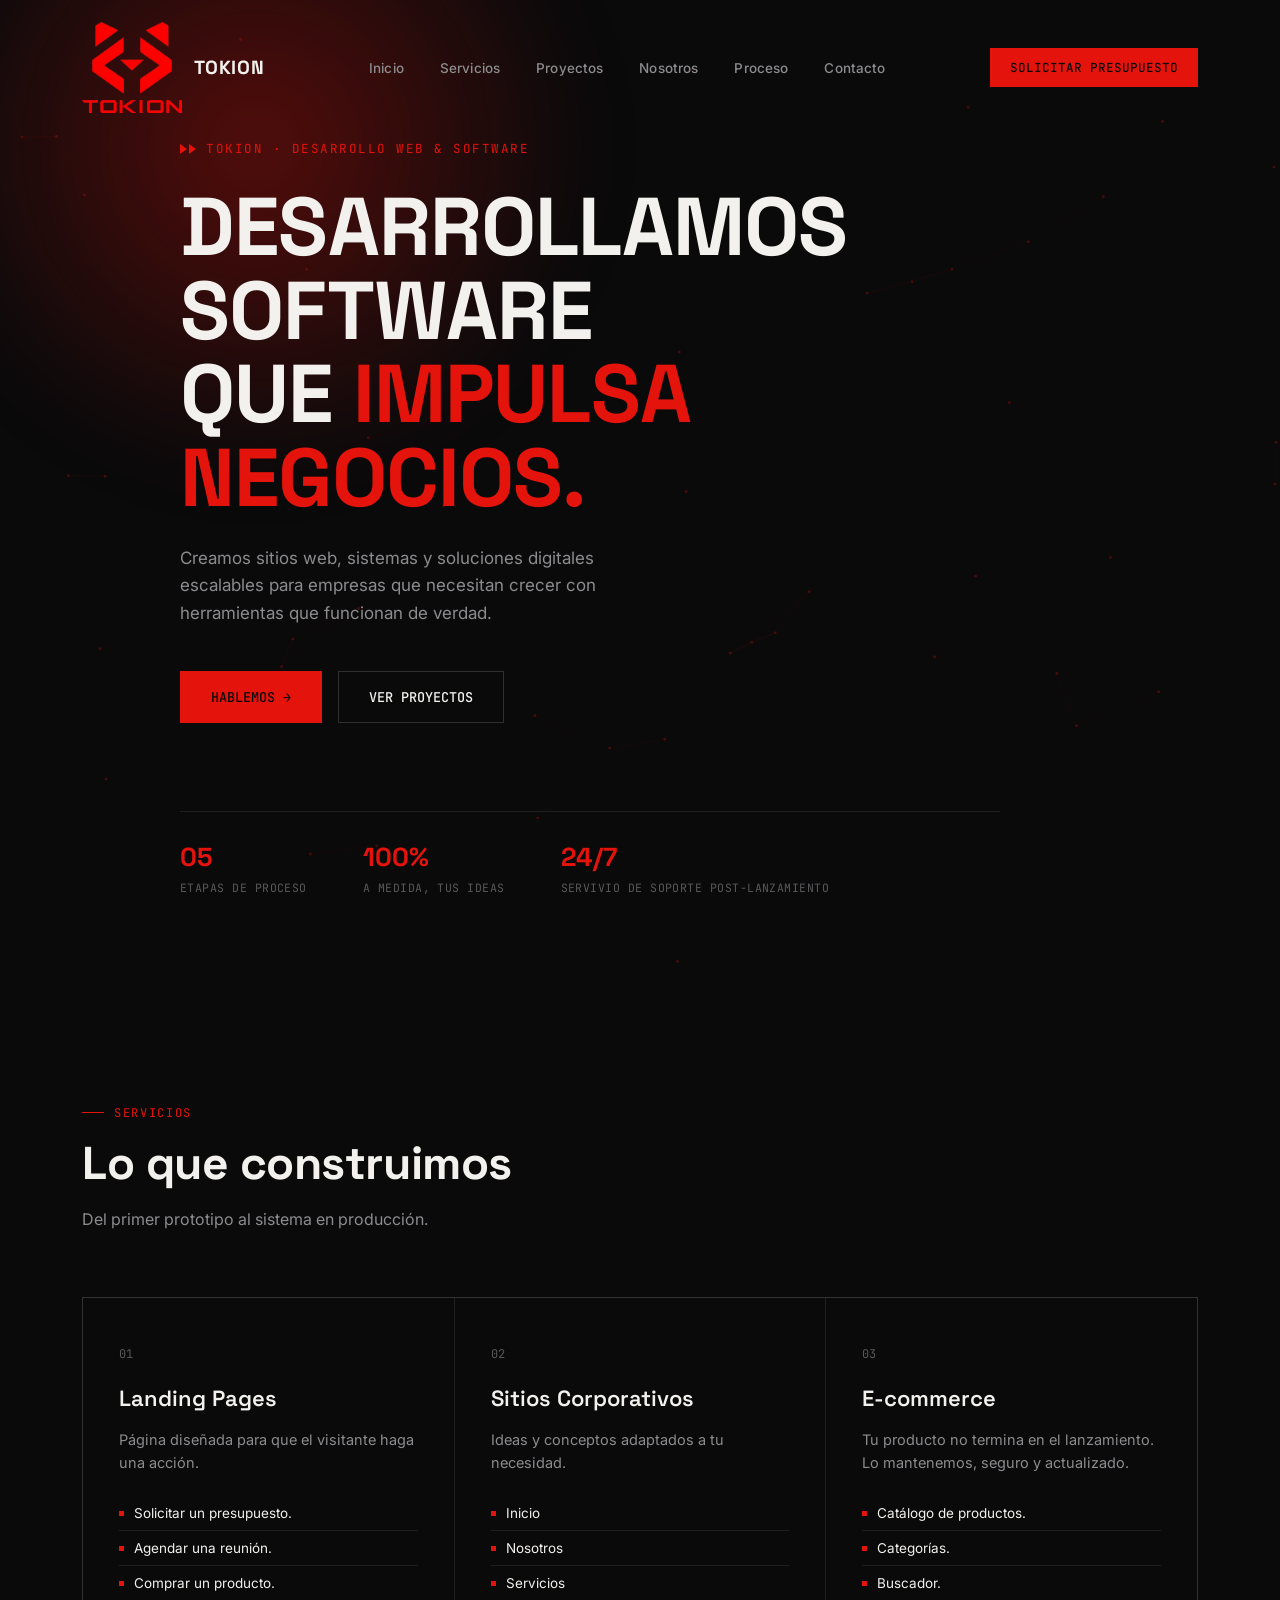
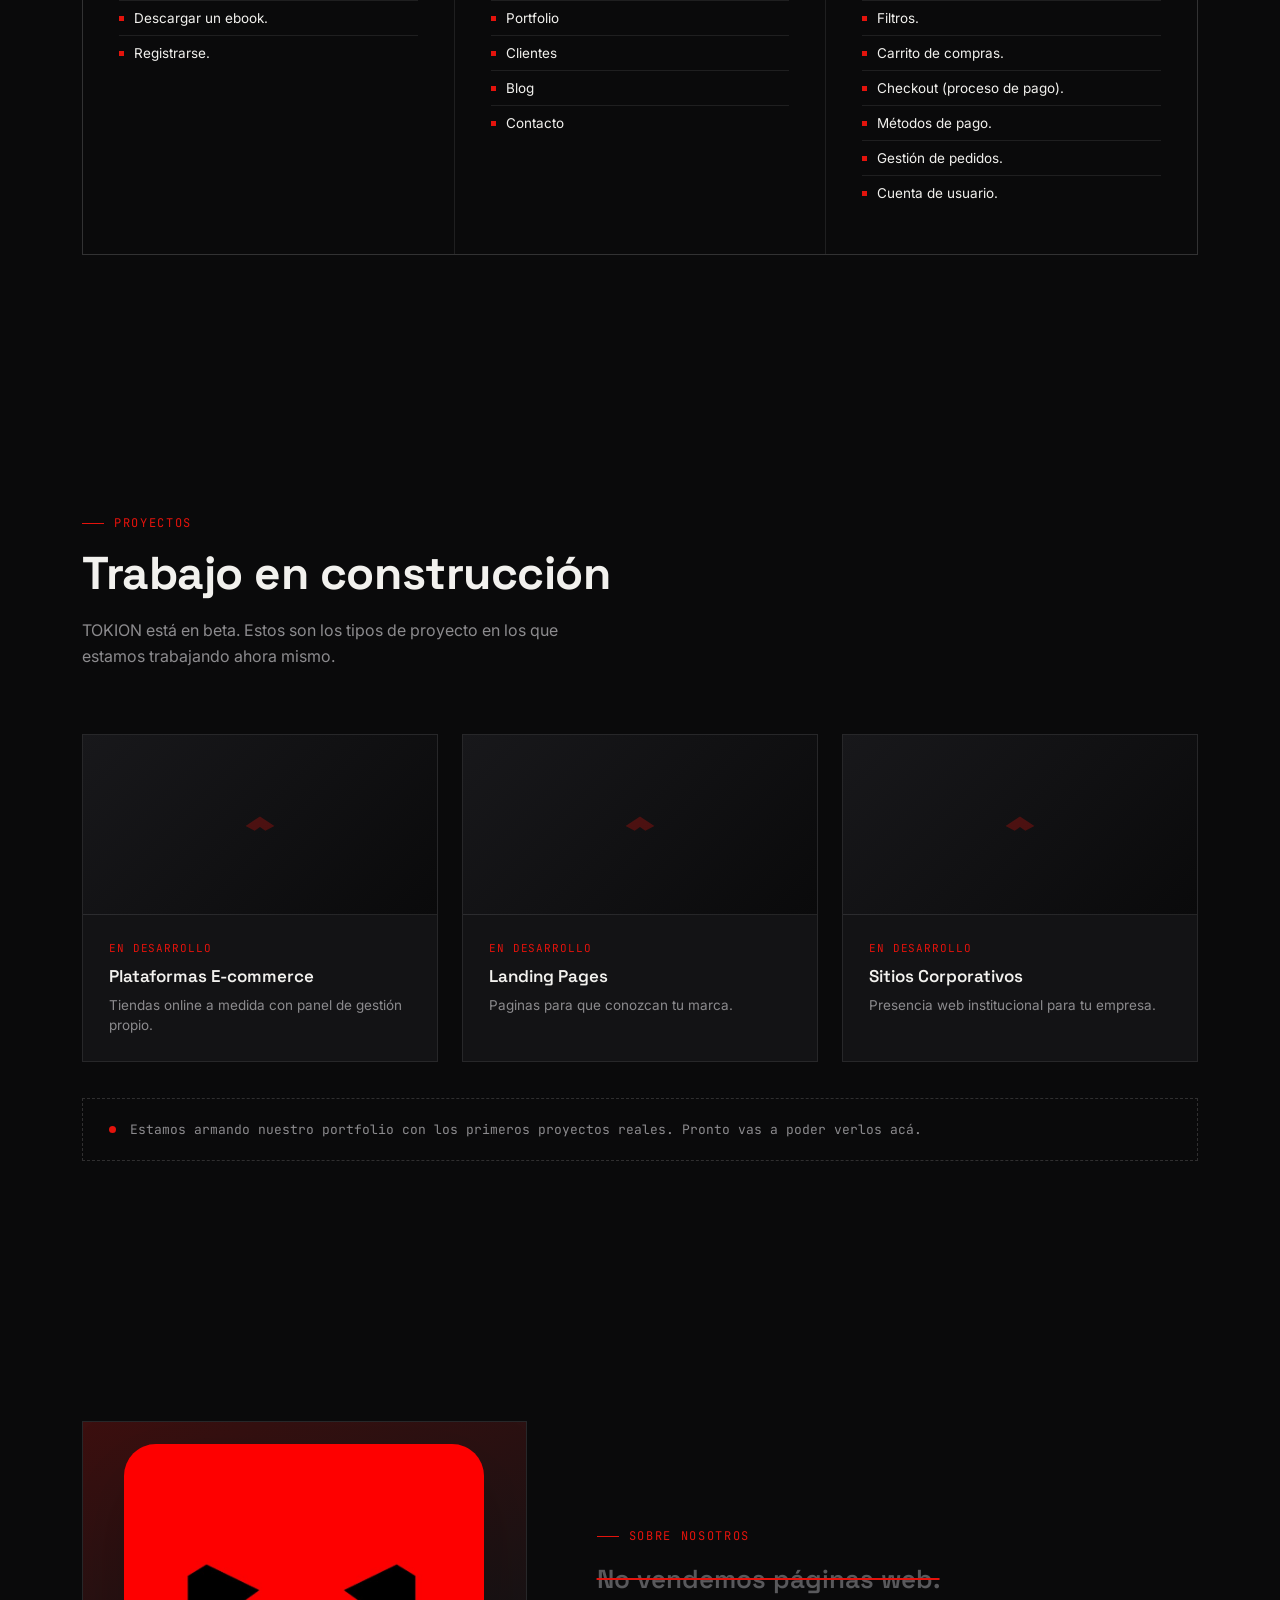
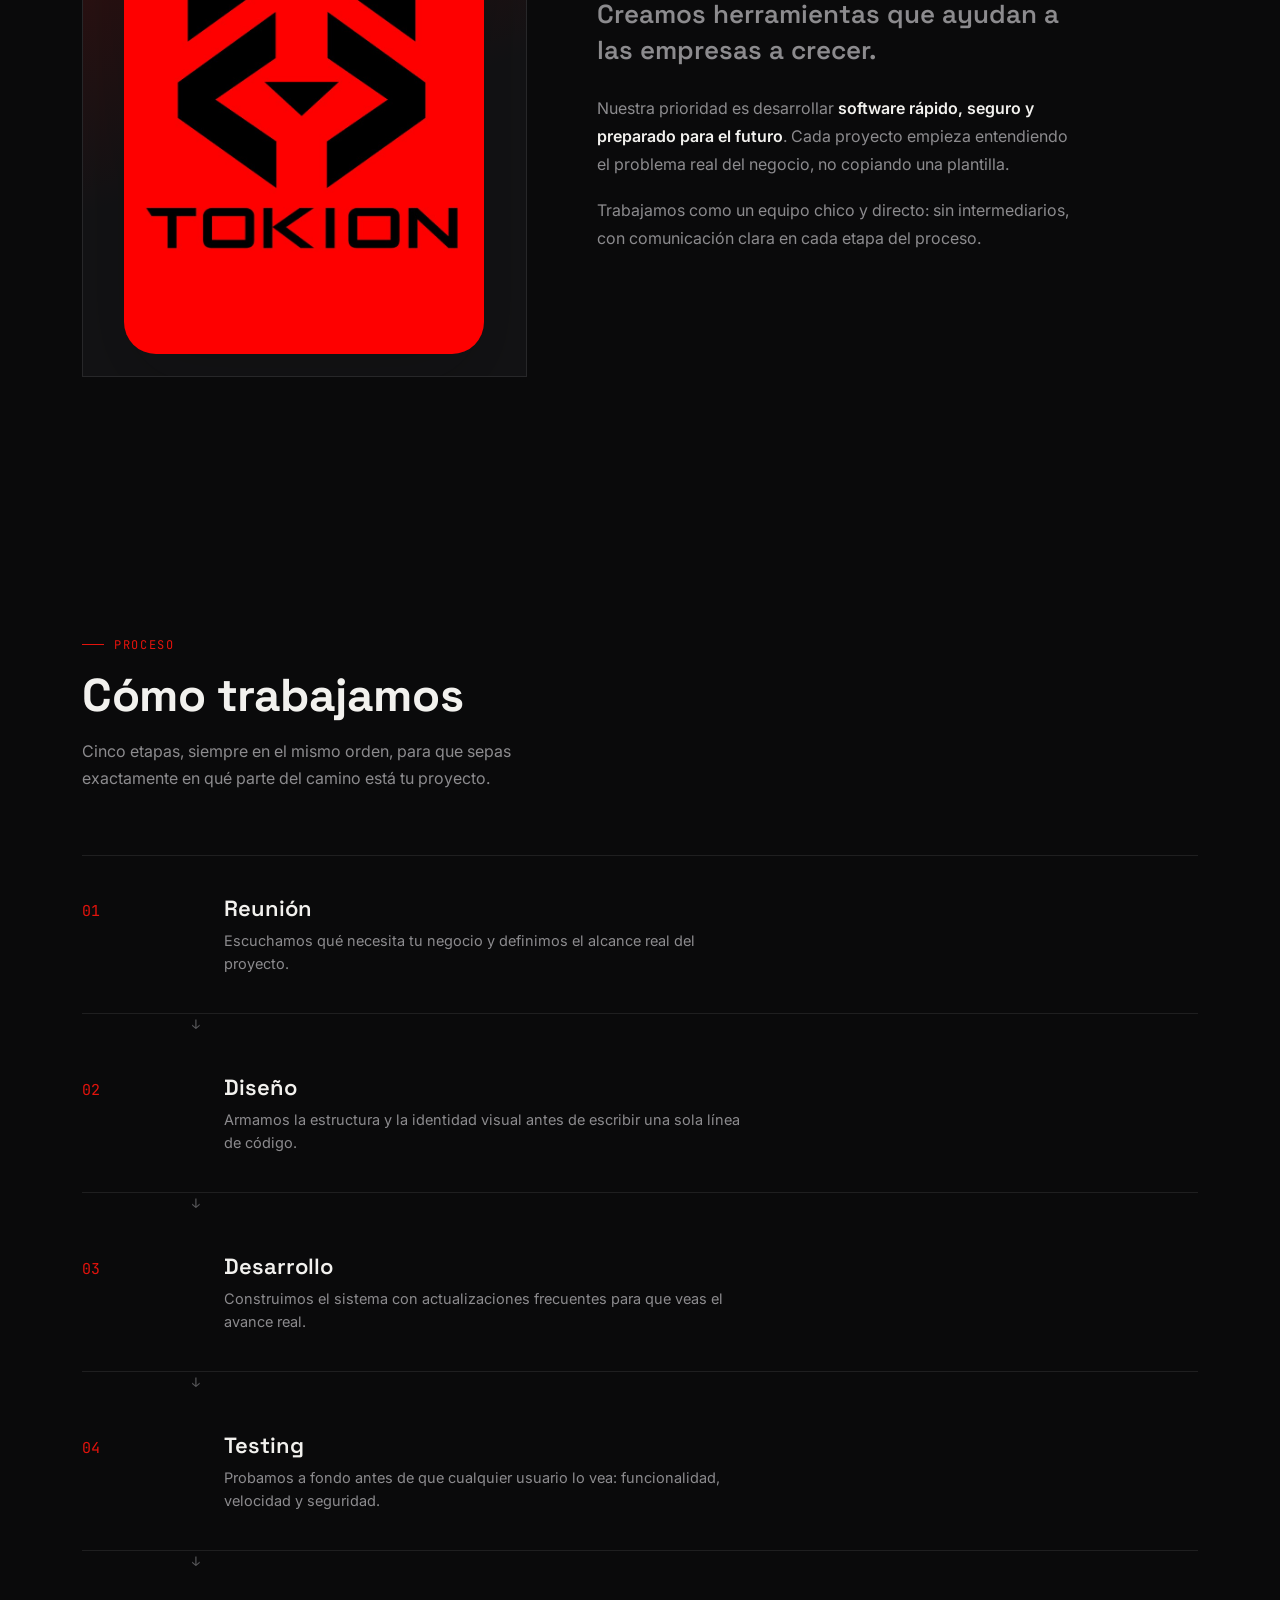
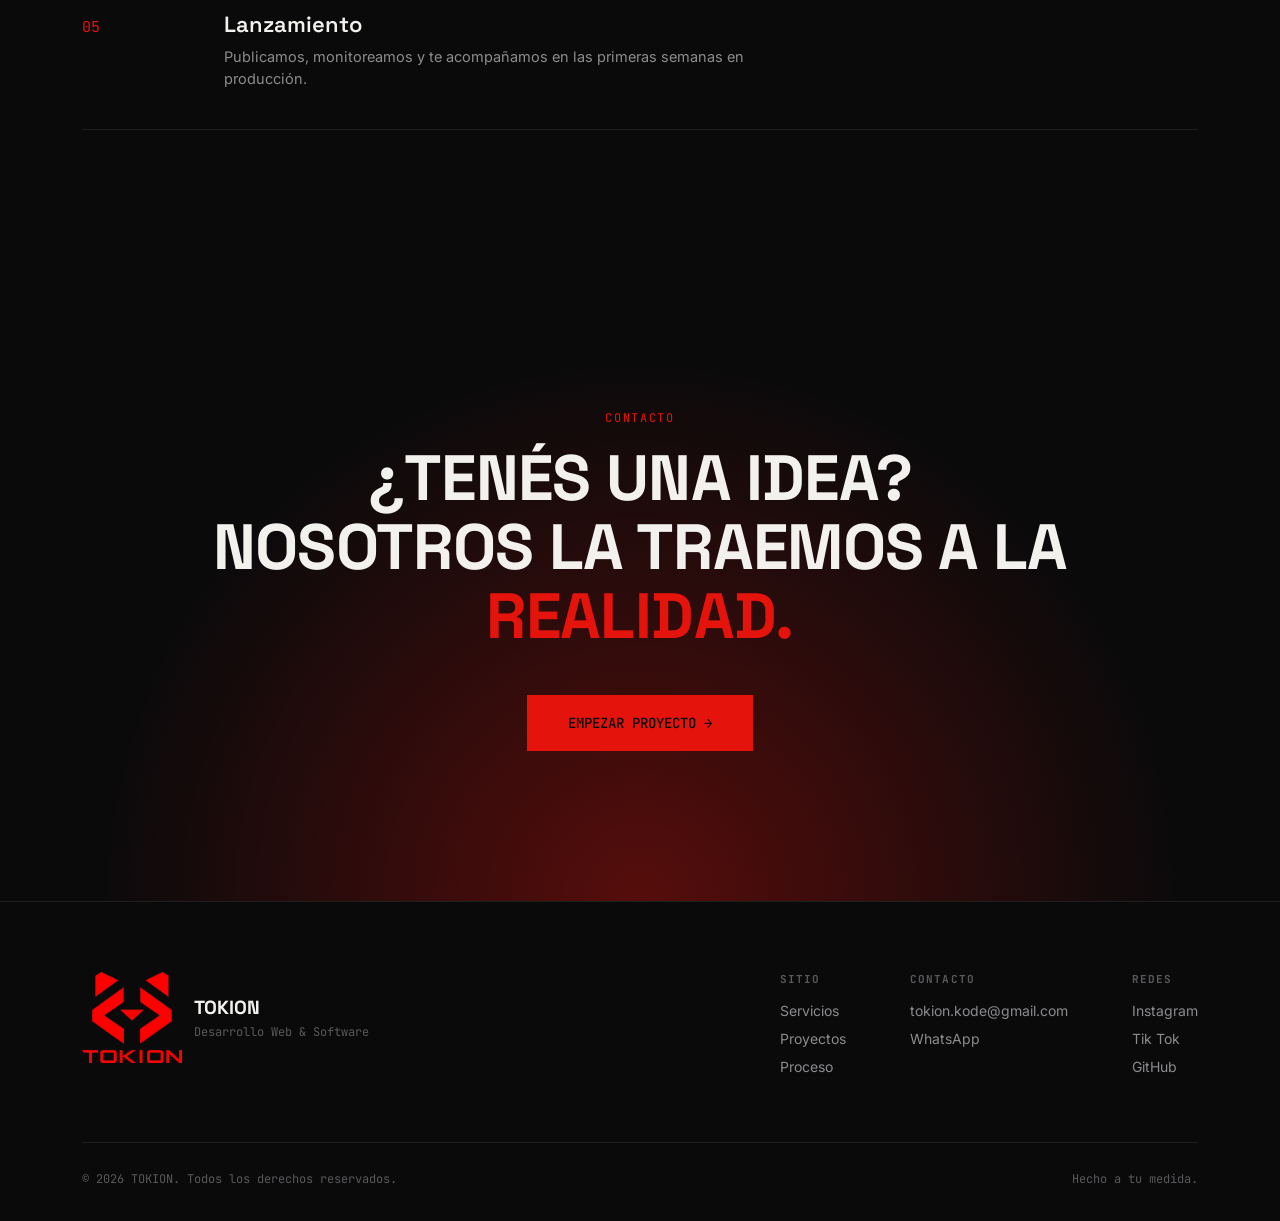
==== commit 7d098b27: "Update index.html" ====
--- a/index.html
+++ b/index.html
@@ -269,7 +269,7 @@
     <div class="wrap">
       <div class="tag reveal">Contacto</div>
       <h2 class="reveal">¿TENÉS UNA IDEA?<br>NOSOTROS LA TRAEMOS A LA <span class="idea">REALIDAD.</span></h2>
-      <a href="/formulario.html" class="btn-primary notch-sm reveal">EMPEZAR PROYECTO →</a>
+      <a href="formulario.html" class="btn-primary notch-sm reveal">EMPEZAR PROYECTO →</a>
     </div>
   </section>
 
--- a/tokion_style.css
+++ b/tokion_style.css
@@ -220,6 +220,7 @@
   }
 
   .eyebrow {
+      margin-top: 20px;
       display: flex;
       align-items: center;
       gap: 10px;
@@ -950,4 +951,4 @@
   .mensaje-exito span {
       font-size: 14px;
       opacity: 0.7;
-  }+  }
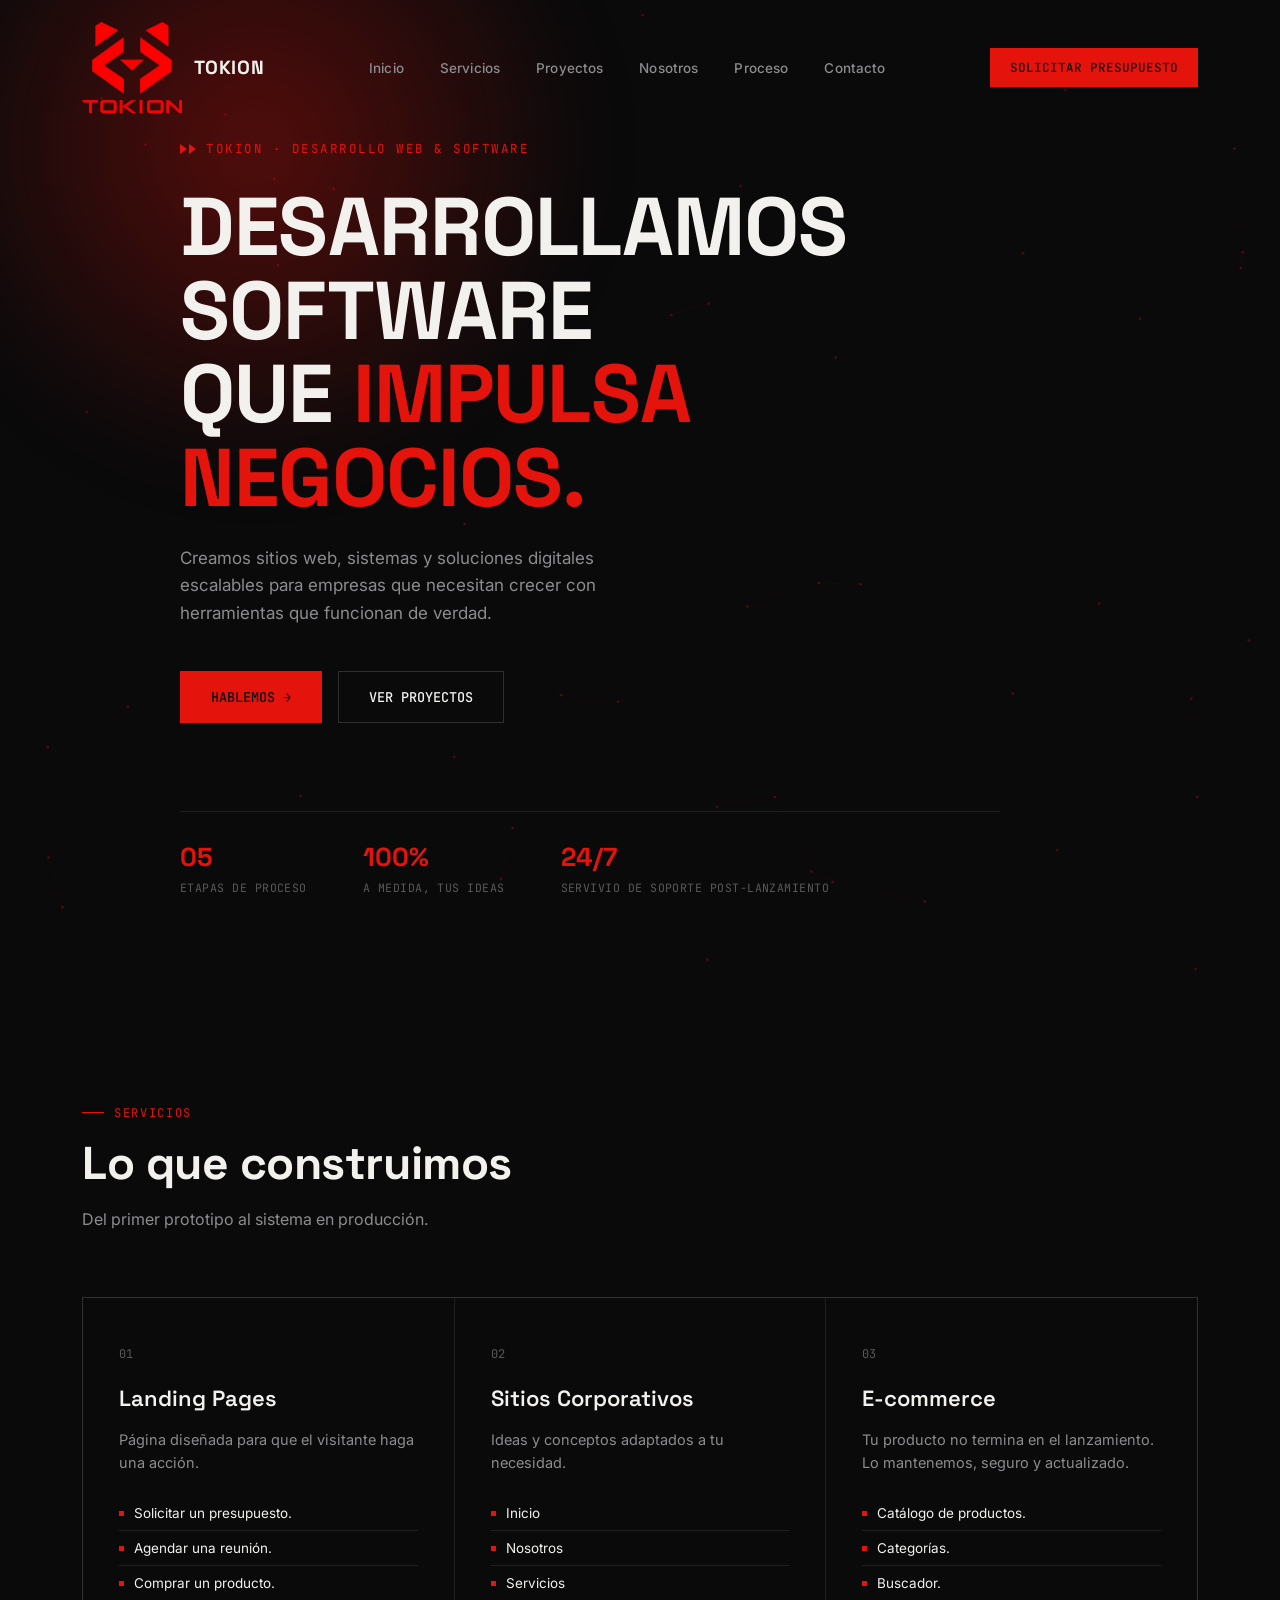
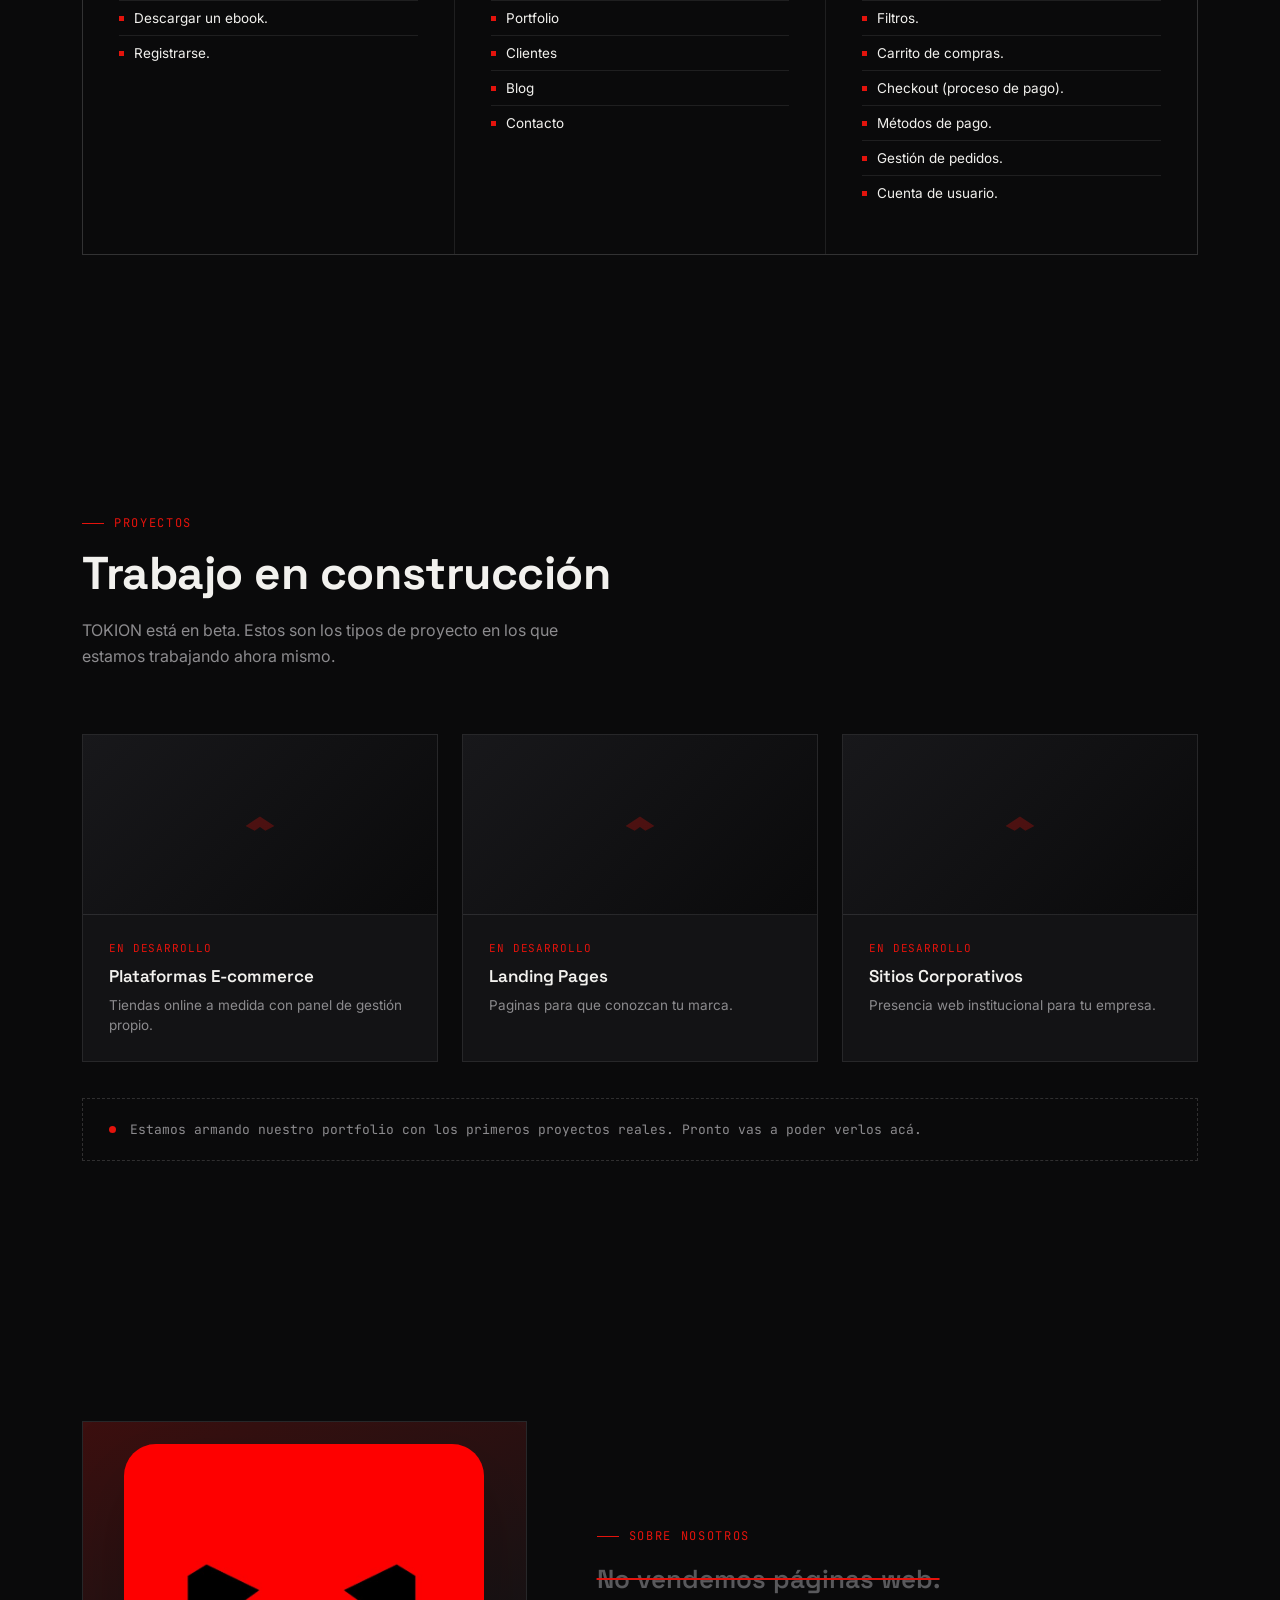
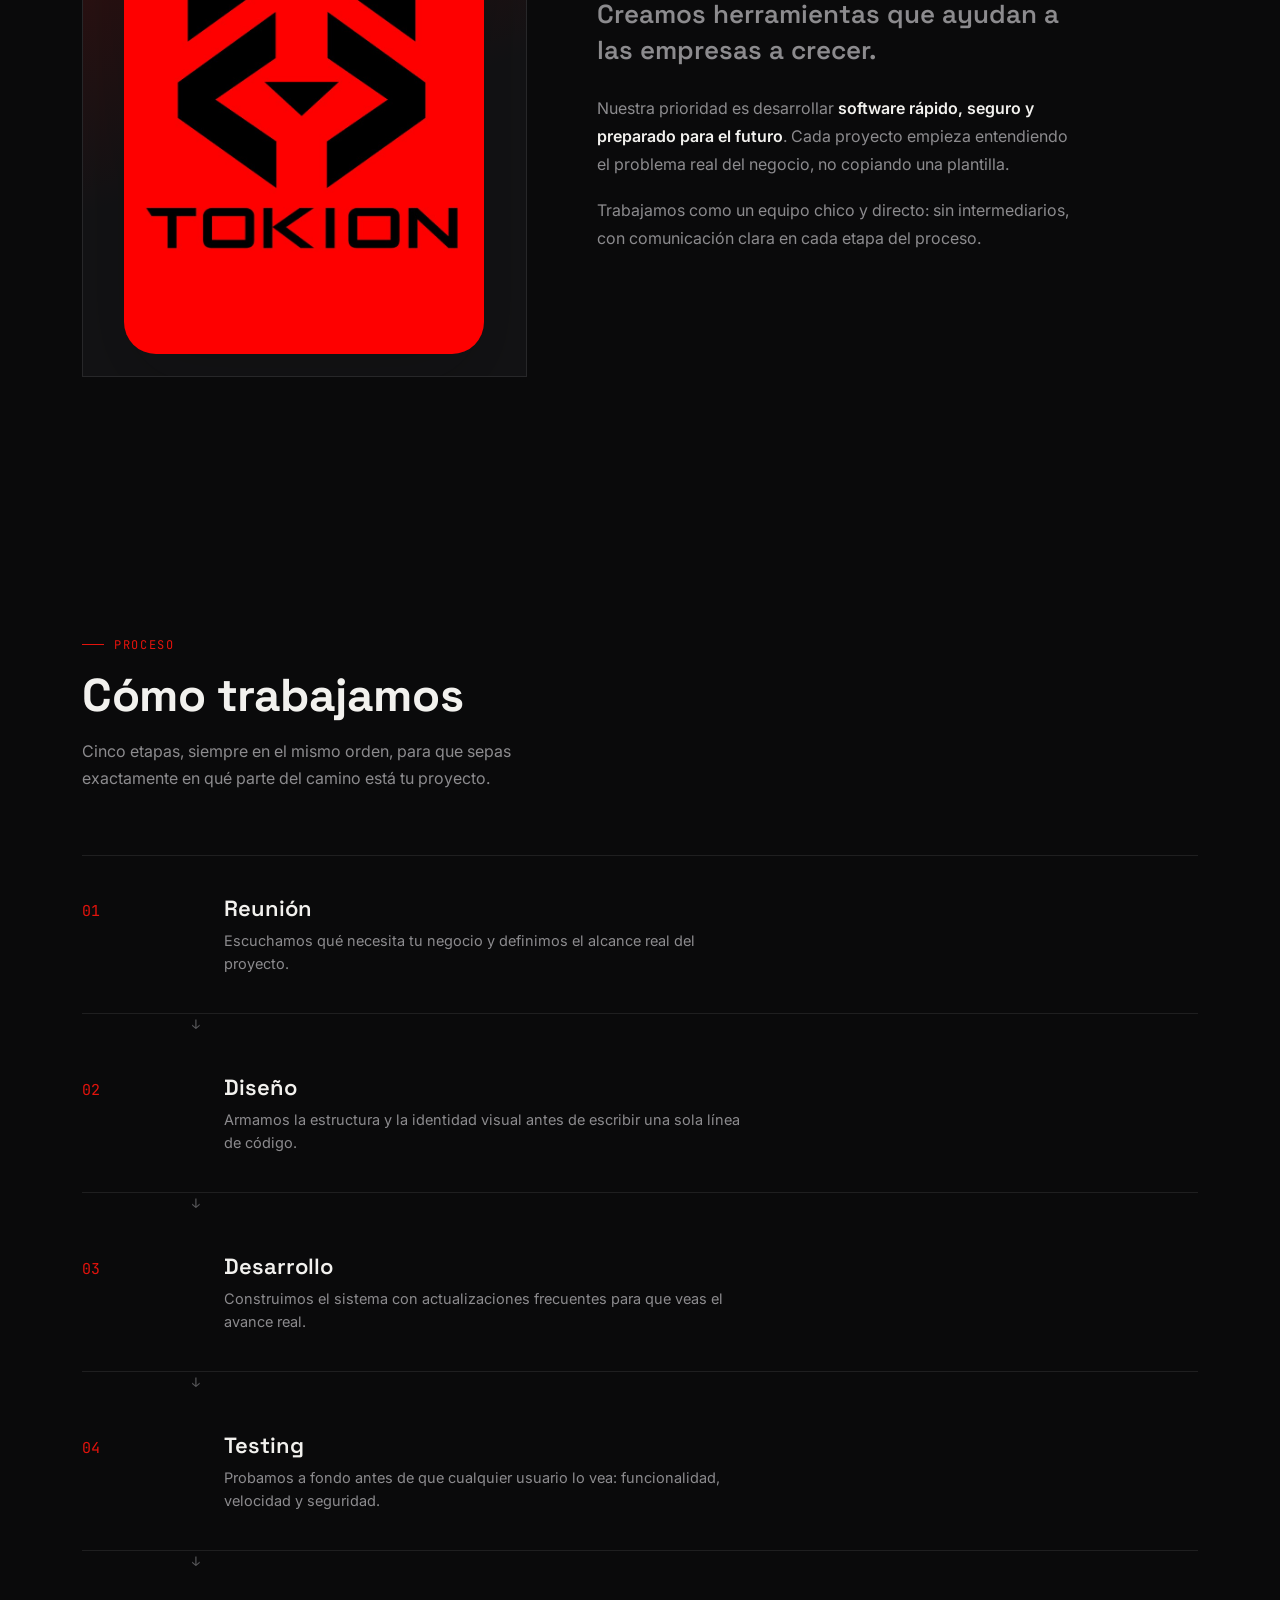
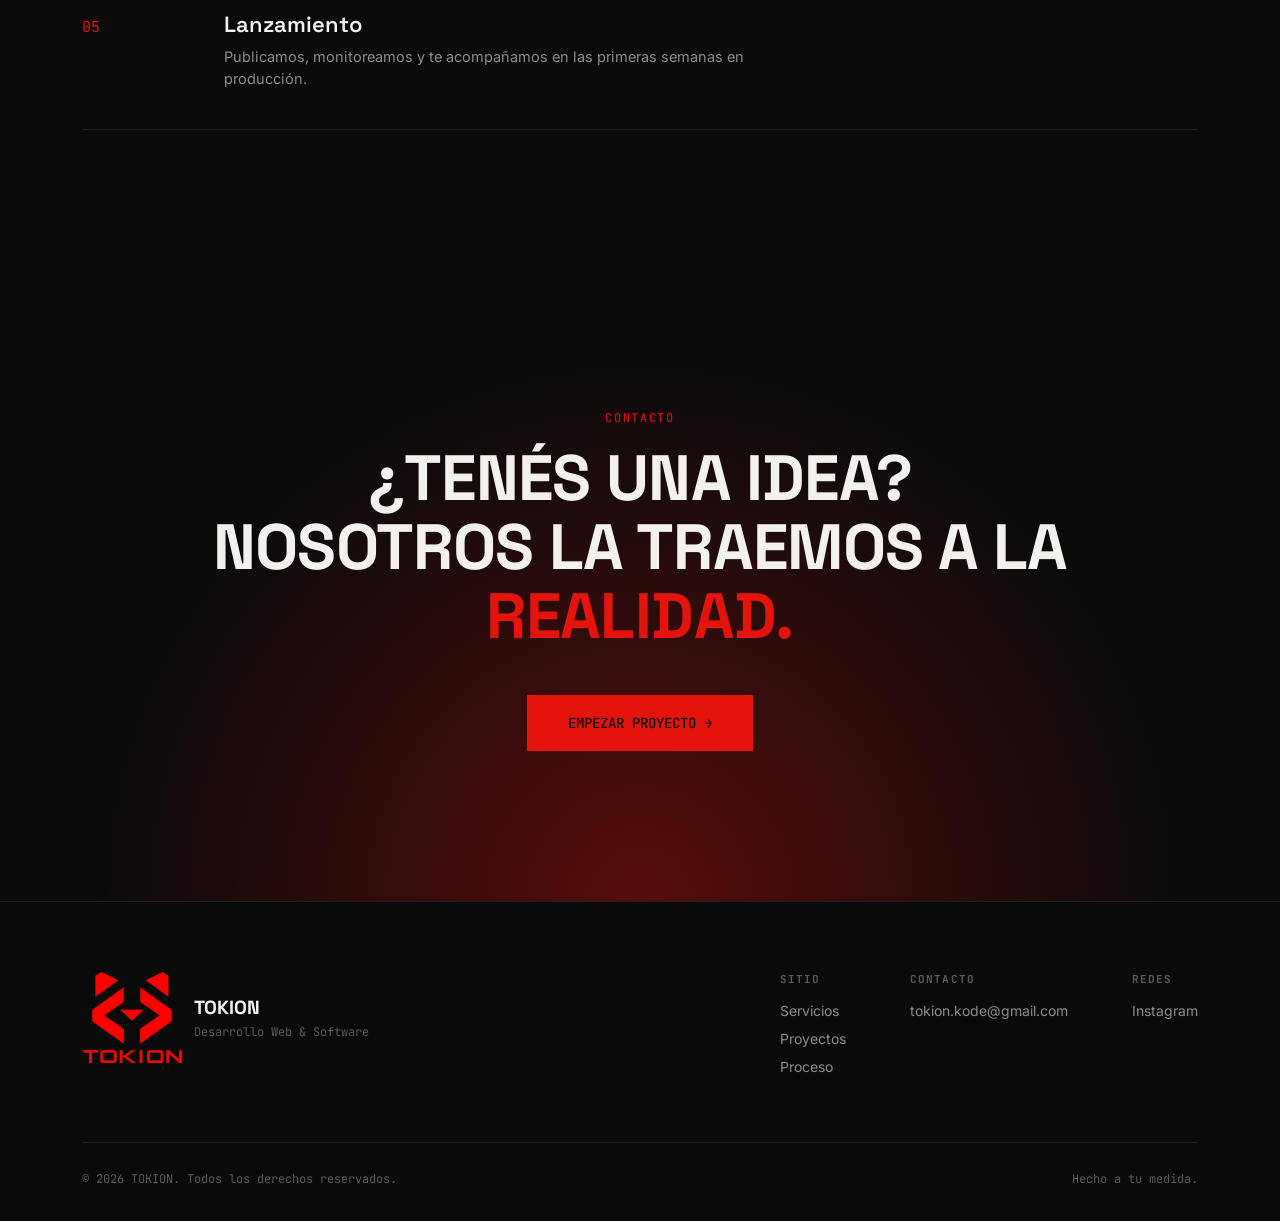
==== commit b0d555cc: "Update index.html" ====
--- a/index.html
+++ b/index.html
@@ -294,13 +294,10 @@
           <div class="footer-col">
             <h5>Contacto</h5>
             <a href="mailto:tokion.kode@gmail.com">tokion.kode@gmail.com</a>
-            <a href="https://wa.me/" target="_blank" rel="noopener">WhatsApp</a>
           </div>
           <div class="footer-col">
             <h5>Redes</h5>
-            <a href="#" target="_blank" rel="noopener">Instagram</a>
-            <a href="#" target="_blank" rel="noopener">Tik Tok</a>
-            <a href="#" target="_blank" rel="noopener">GitHub</a>
+            <a href="https://www.instagram.com/tokion.kode?igsh=MTRsNmM3cnJ2dzM1dw==" target="_blank" rel="noopener">Instagram</a>
           </div>
         </div>
       </div>
